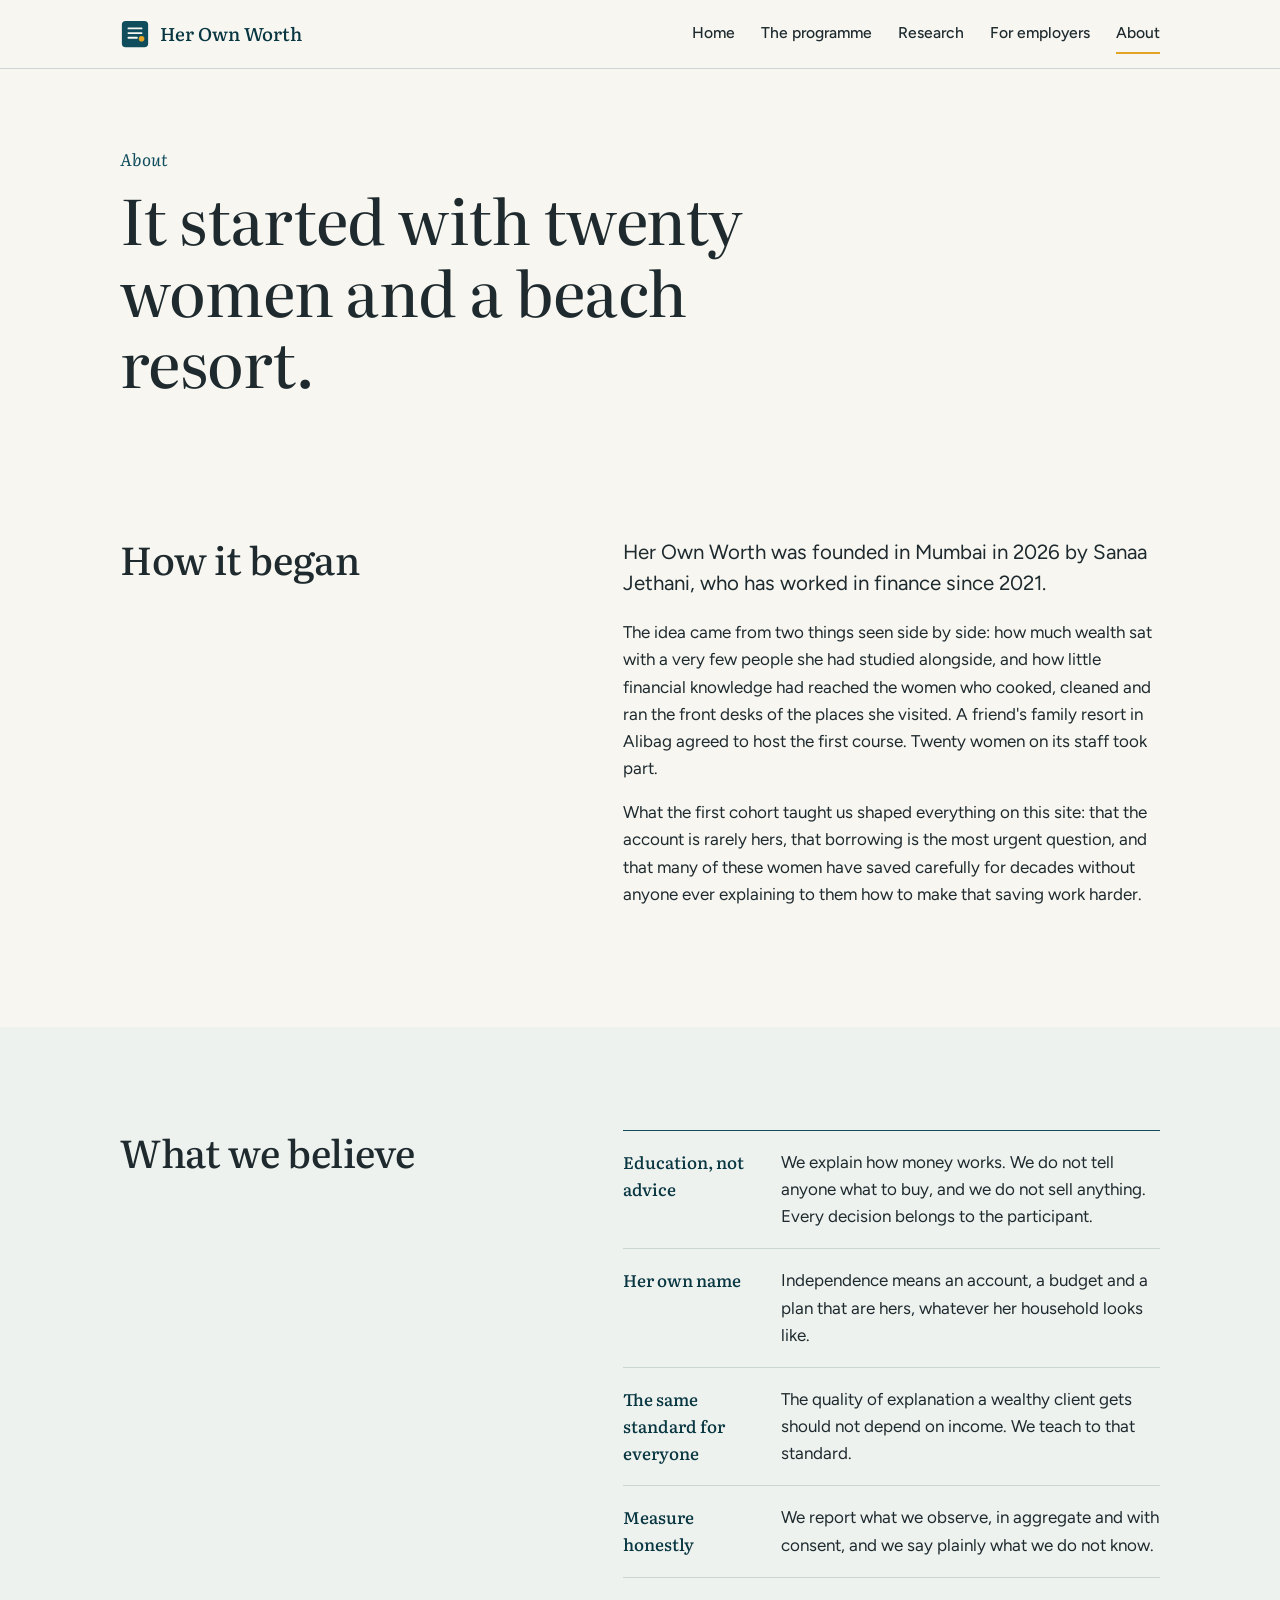
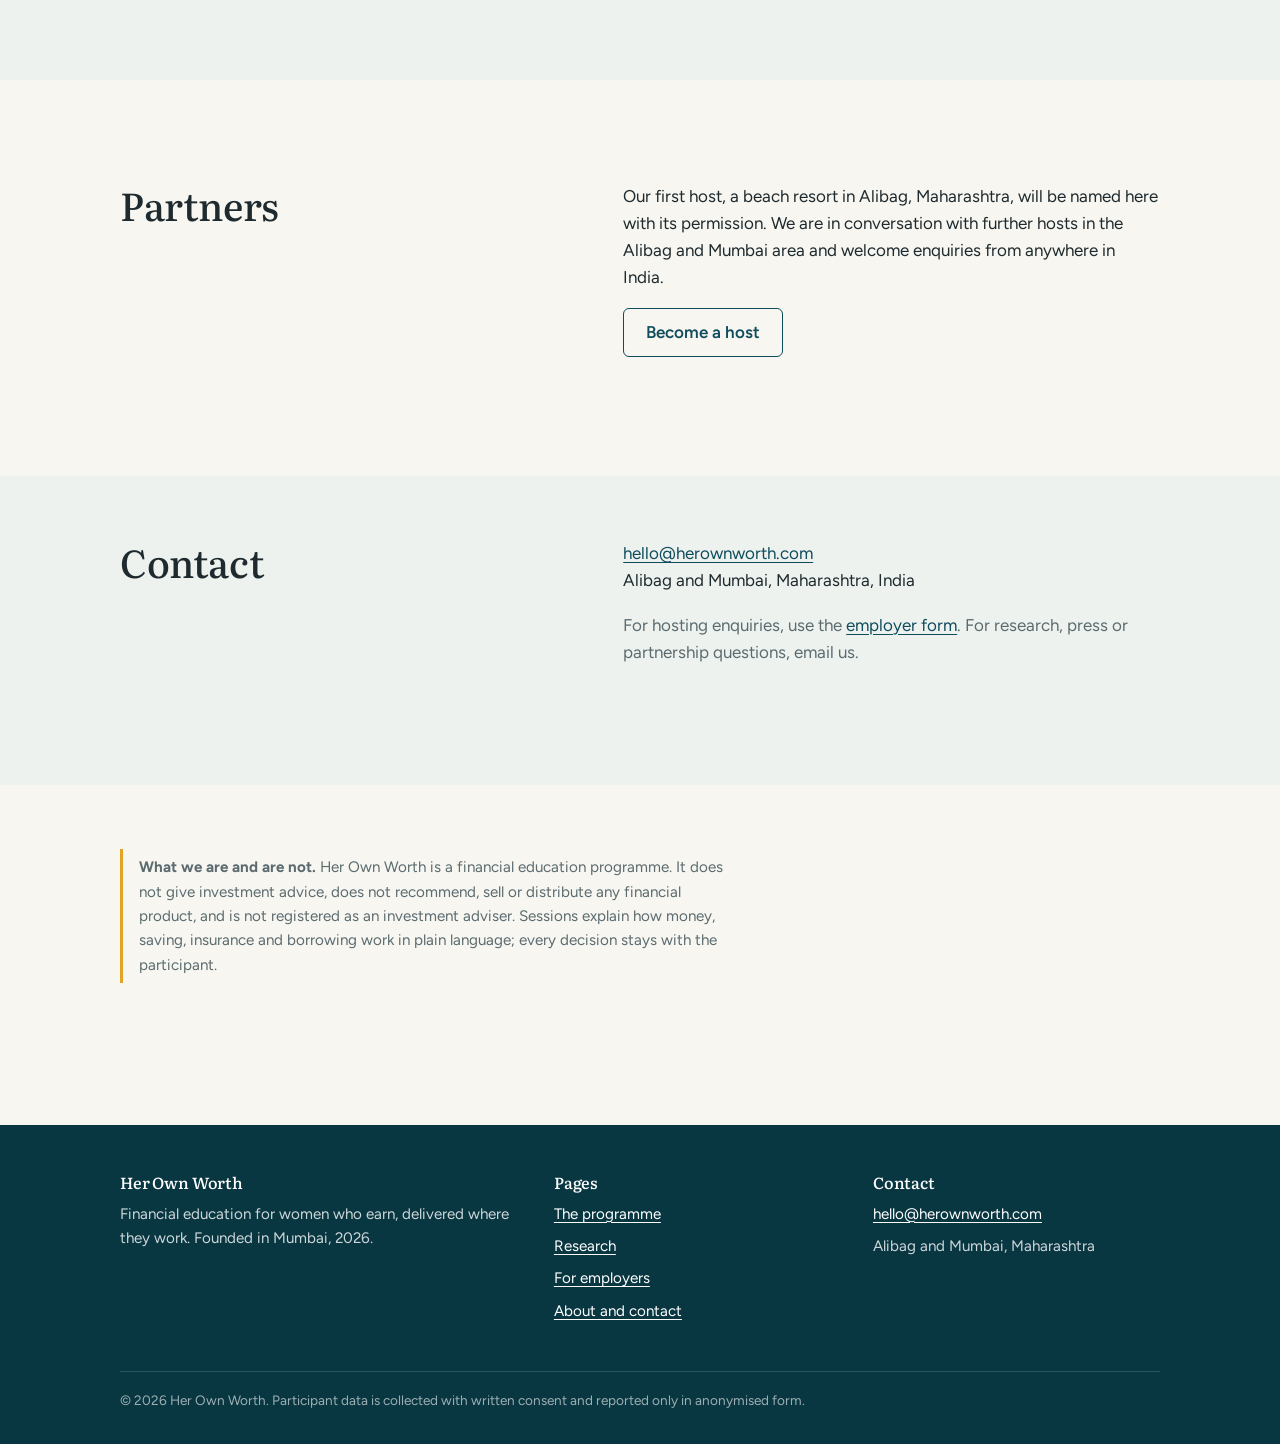
==== about.html @ 526307f5 "Her Own Worth site, first version Co-Authored-By: Claude Fable 5.1 <noreply@anthropic.com> Claude-Se" ====
<!doctype html>
<html lang="en">
<head>
<meta charset="utf-8">
<meta name="viewport" content="width=device-width, initial-scale=1">
<title>About | Her Own Worth</title>
<meta name="description" content="How Her Own Worth started, what it believes, and how to reach us.">
<link rel="icon" href="favicon.svg" type="image/svg+xml">
<link rel="preconnect" href="https://fonts.googleapis.com">
<link rel="preconnect" href="https://fonts.gstatic.com" crossorigin>
<link href="https://fonts.googleapis.com/css2?family=Figtree:wght@400;500;600;700&family=Literata:ital,opsz,wght@0,7..72,400;0,7..72,450;0,7..72,500;1,7..72,400&display=swap" rel="stylesheet">
<link rel="stylesheet" href="styles.css">
</head>
<body>
<header class="top">
  <div class="wrap">
    <a class="brand" href="index.html"><svg class="mark" viewBox="0 0 32 32" aria-hidden="true"><rect x="2" y="2" width="28" height="28" rx="4" fill="#0F4C5C"/><path d="M9 10h14M9 15h14M9 20h9" stroke="#F7F6F1" stroke-width="2" stroke-linecap="round"/><circle cx="23" cy="21" r="3" fill="#E3A325"/></svg>Her Own Worth</a>
    <button class="menu-btn" aria-expanded="false" aria-controls="nav" onclick="var n=document.getElementById('nav');n.classList.toggle('open');this.setAttribute('aria-expanded',n.classList.contains('open'))">Menu</button>
    <nav class="main" id="nav" aria-label="Main">
      <a href="index.html">Home</a>
      <a href="programme.html">The programme</a>
      <a href="research.html">Research</a>
      <a href="employers.html">For employers</a>
      <a href="about.html" aria-current="page">About</a>
    </nav>
  </div>
</header>
<main>

<section class="page-head">
  <div class="wrap">
    <p class="kicker">About</p>
    <h1>It started with twenty women and a beach resort.</h1>
  </div>
</section>

<section class="tight">
  <div class="wrap split">
    <div><h2>How it began</h2></div>
    <div>
      <p class="lead">Her Own Worth was founded in Mumbai in 2026 by Sanaa Jethani, who has worked in finance since 2021.</p>
      <p>The idea came from two things seen side by side: how much wealth sat with a very few people she had studied alongside, and how little financial knowledge had reached the women who cooked, cleaned and ran the front desks of the places she visited. A friend's family resort in Alibag agreed to host the first course. Twenty women on its staff took part.</p>
      <p>What the first cohort taught us shaped everything on this site: that the account is rarely hers, that borrowing is the most urgent question, and that many of these women have saved carefully for decades without anyone ever explaining to them how to make that saving work harder.</p>
    </div>
  </div>
</section>

<section class="tint">
  <div class="wrap split">
    <div><h2>What we believe</h2></div>
    <div>
      <ul class="rows">
        <li><b>Education, not advice</b><p>We explain how money works. We do not tell anyone what to buy, and we do not sell anything. Every decision belongs to the participant.</p></li>
        <li><b>Her own name</b><p>Independence means an account, a budget and a plan that are hers, whatever her household looks like.</p></li>
        <li><b>The same standard for everyone</b><p>The quality of explanation a wealthy client gets should not depend on income. We teach to that standard.</p></li>
        <li><b>Measure honestly</b><p>We report what we observe, in aggregate and with consent, and we say plainly what we do not know.</p></li>
      </ul>
    </div>
  </div>
</section>

<section>
  <div class="wrap split">
    <div><h2>Partners</h2></div>
    <div>
      <p>Our first host, a beach resort in Alibag, Maharashtra, will be named here with its permission. We are in conversation with further hosts in the Alibag and Mumbai area and welcome enquiries from anywhere in India.</p>
      <p><a class="btn ghost" href="employers.html">Become a host</a></p>
    </div>
  </div>
</section>

<section class="tint tight" id="contact">
  <div class="wrap split">
    <div><h2>Contact</h2></div>
    <div>
      <p><a href="mailto:hello@herownworth.com">hello@herownworth.com</a><br>Alibag and Mumbai, Maharashtra, India</p>
      <p class="muted">For hosting enquiries, use the <a href="employers.html#enquire">employer form</a>. For research, press or partnership questions, email us.</p>
    </div>
  </div>
</section>
<section class="tight" id="disclaimer">
  <div class="wrap">
    <div class="note">
      <strong>What we are and are not.</strong> Her Own Worth is a financial education programme. It does not give investment advice, does not recommend, sell or distribute any financial product, and is not registered as an investment adviser. Sessions explain how money, saving, insurance and borrowing work in plain language; every decision stays with the participant.
    </div>
  </div>
</section>

</main>
<footer>
  <div class="wrap">
    <div>
      <h4>Her Own Worth</h4>
      <p>Financial education for women who earn, delivered where they work. Founded in Mumbai, 2026.</p>
    </div>
    <div>
      <h4>Pages</h4>
      <ul>
        <li><a href="programme.html">The programme</a></li>
        <li><a href="research.html">Research</a></li>
        <li><a href="employers.html">For employers</a></li>
        <li><a href="about.html">About and contact</a></li>
      </ul>
    </div>
    <div>
      <h4>Contact</h4>
      <ul>
        <li><a href="mailto:hello@herownworth.com">hello@herownworth.com</a></li>
        <li>Alibag and Mumbai, Maharashtra</li>
      </ul>
    </div>
    <div class="legal">&copy; 2026 Her Own Worth. Participant data is collected with written consent and reported only in anonymised form.</div>
  </div>
</footer>
</body>
</html>
---- styles.css ----
:root{
  --ink:#0F4C5C;        /* sea-green ledger ink */
  --ink-deep:#083641;
  --paper:#F7F6F1;
  --paper-2:#EEF2EF;
  --rule:#C9D6D2;
  --text:#1E2A2E;
  --muted:#5B6B6F;
  --marigold:#E3A325;
  --marigold-deep:#B97E12;
  --white:#FFFFFF;
  --max:1120px;
  --gutter:clamp(16px,4vw,40px);
}
*{box-sizing:border-box}
html{scroll-behavior:smooth}
body{margin:0;background:var(--paper);color:var(--text);font-family:"Figtree",system-ui,-apple-system,"Segoe UI",sans-serif;font-size:17px;line-height:1.6;-webkit-font-smoothing:antialiased}
h1,h2,h3,h4,.serif{font-family:"Literata",Georgia,"Times New Roman",serif;font-weight:500;line-height:1.15;letter-spacing:-0.01em;margin:0 0 .5em}
h1{font-size:clamp(2.2rem,5.2vw,3.9rem);font-weight:450}
h2{font-size:clamp(1.65rem,3.2vw,2.4rem)}
h3{font-size:1.3rem}
p{margin:0 0 1em;max-width:62ch}
a{color:var(--ink);text-decoration-thickness:1px;text-underline-offset:3px}
a:hover{color:var(--ink-deep)}
:focus-visible{outline:3px solid var(--marigold);outline-offset:3px;border-radius:3px}
img,svg{max-width:100%;height:auto}
.wrap{max-width:var(--max);margin:0 auto;padding:0 var(--gutter)}
.muted{color:var(--muted)}
.small{font-size:.92rem}

/* header */
.top{position:sticky;top:0;z-index:20;background:rgba(247,246,241,.92);backdrop-filter:saturate(1.2) blur(8px);border-bottom:1px solid var(--rule)}
.top .wrap{display:flex;align-items:center;justify-content:space-between;height:68px;gap:16px}
.brand{display:flex;align-items:center;gap:10px;text-decoration:none;color:var(--ink-deep);font-family:"Literata",serif;font-size:1.15rem;font-weight:500}
.brand .mark{width:30px;height:30px}
nav.main{display:flex;gap:26px}
nav.main a{text-decoration:none;color:var(--text);font-weight:500;font-size:.98rem;padding:6px 0;border-bottom:2px solid transparent}
nav.main a[aria-current="page"]{border-bottom-color:var(--marigold)}
nav.main a:hover{color:var(--ink)}
.menu-btn{display:none;background:none;border:1px solid var(--rule);border-radius:6px;padding:8px 10px;font:inherit;color:var(--text)}
@media (max-width:760px){
  nav.main{display:none;position:absolute;left:0;right:0;top:68px;background:var(--paper);flex-direction:column;gap:0;border-bottom:1px solid var(--rule);padding:8px var(--gutter) 16px}
  nav.main.open{display:flex}
  nav.main a{padding:12px 0;border-bottom:1px solid var(--rule)}
  nav.main a[aria-current="page"]{border-bottom-color:var(--marigold)}
  .menu-btn{display:inline-block}
}

/* buttons */
.btn{display:inline-block;background:var(--ink);color:var(--white);text-decoration:none;padding:13px 22px;border-radius:6px;font-weight:600;border:1px solid var(--ink);line-height:1.2}
.btn:hover{background:var(--ink-deep);color:var(--white)}
.btn.ghost{background:transparent;color:var(--ink)}
.btn.ghost:hover{background:var(--paper-2)}
.btn.disabled{opacity:.55;pointer-events:none}

/* ledger rule motif */
.ledger-rule{height:1px;background:var(--rule);margin:0}
.ledger-rule.double{height:4px;background:linear-gradient(var(--rule),var(--rule)) top/100% 1px no-repeat,linear-gradient(var(--rule),var(--rule)) bottom/100% 1px no-repeat}

/* sections */
section{padding:clamp(56px,8vw,104px) 0}
section.tight{padding-top:clamp(36px,5vw,64px)}
.lead{font-size:clamp(1.12rem,1.6vw,1.3rem);line-height:1.5;color:var(--text);max-width:58ch}
.kicker{font-family:"Literata",serif;font-style:italic;color:var(--ink);font-size:1.05rem;margin:0 0 .6em}

/* hero */
.hero{padding:clamp(48px,7vw,96px) 0 clamp(40px,6vw,80px)}
.hero .wrap{display:grid;grid-template-columns:1.05fr .95fr;gap:clamp(28px,5vw,72px);align-items:center}
.hero h1{max-width:12ch}
.hero .actions{display:flex;gap:12px;flex-wrap:wrap;margin-top:22px}
.hero .fact{margin-top:30px;padding-top:18px;border-top:1px solid var(--rule);max-width:52ch;color:var(--muted);font-size:.95rem}
@media (max-width:860px){.hero .wrap{grid-template-columns:1fr}.hero h1{max-width:none}}

/* ledger illustration */
.ledger{background:var(--white);border:1px solid var(--rule);border-radius:8px;box-shadow:0 1px 0 var(--rule),0 18px 40px -24px rgba(15,76,92,.35);padding:22px 24px 18px;font-family:"Literata",serif;color:var(--ink-deep);max-width:460px;margin-left:auto}
.ledger .head{display:flex;justify-content:space-between;align-items:baseline;gap:14px;flex-wrap:wrap;border-bottom:2px solid var(--ink);padding-bottom:10px;margin-bottom:6px}
.ledger .head b{font-weight:500;font-size:1.05rem}
.ledger .head span{font-size:.8rem;color:var(--muted);font-family:"Figtree",sans-serif}
.ledger table{width:100%;border-collapse:collapse;font-size:.95rem}
.ledger th{font-weight:400;font-size:.78rem;color:var(--muted);text-align:left;padding:8px 0 6px;font-family:"Figtree",sans-serif;border-bottom:1px solid var(--rule)}
.ledger th:last-child,.ledger td:last-child,.ledger td.n{text-align:right;font-variant-numeric:tabular-nums}
.ledger td{padding:9px 0;border-bottom:1px solid var(--rule)}
.ledger tr.sum td{border-bottom:none;border-top:2px solid var(--ink);padding-top:12px;font-weight:500}
.ledger .stamp{display:inline-block;margin-top:14px;border:1.5px solid var(--marigold-deep);color:var(--marigold-deep);padding:3px 9px;border-radius:3px;font-size:.78rem;letter-spacing:.02em;transform:rotate(-2deg);font-family:"Figtree",sans-serif;font-weight:600}
.ledger tr.row{opacity:0;animation:ink .5s ease forwards}
.ledger tr.row:nth-child(1){animation-delay:.15s}.ledger tr.row:nth-child(2){animation-delay:.35s}.ledger tr.row:nth-child(3){animation-delay:.55s}.ledger tr.row:nth-child(4){animation-delay:.75s}.ledger tr.row:nth-child(5){animation-delay:.95s}.ledger tr.row:nth-child(6){animation-delay:1.15s}
.ledger tr.sum{opacity:0;animation:ink .6s ease 1.45s forwards}
@keyframes ink{to{opacity:1}}
@media (prefers-reduced-motion:reduce){.ledger tr.row,.ledger tr.sum{opacity:1;animation:none}}

/* grids */
.grid{display:grid;gap:clamp(20px,3vw,40px)}
.grid.two{grid-template-columns:1fr 1fr}
.grid.three{grid-template-columns:repeat(3,1fr)}
@media (max-width:860px){.grid.two,.grid.three{grid-template-columns:1fr}}
.split{display:grid;grid-template-columns:minmax(0,.9fr) minmax(0,1.1fr);gap:clamp(24px,5vw,72px);align-items:start}
@media (max-width:860px){.split{grid-template-columns:1fr}}

/* definition rows (ledger-like) */
.rows{border-top:1px solid var(--ink);margin:0;padding:0;list-style:none}
.rows li{display:grid;grid-template-columns:minmax(140px,.32fr) 1fr;gap:18px;padding:18px 0;border-bottom:1px solid var(--rule)}
.rows li b{font-family:"Literata",serif;font-weight:500;color:var(--ink-deep);font-size:1.05rem}
.rows li p{margin:0}
@media (max-width:560px){.rows li{grid-template-columns:1fr;gap:6px}}

/* curriculum sessions: a real sequence, so numbered */
.sessions{counter-reset:s;list-style:none;margin:0;padding:0;border-top:1px solid var(--ink)}
.sessions li{counter-increment:s;display:grid;grid-template-columns:64px 1fr;gap:10px 20px;padding:22px 0;border-bottom:1px solid var(--rule)}
.sessions li::before{content:counter(s);font-family:"Literata",serif;font-size:2rem;color:var(--marigold-deep);line-height:1;grid-row:span 2}
.sessions h3{margin:0 0 4px;font-size:1.15rem}
.sessions p{margin:0;color:var(--muted)}

/* tint panel */
.panel{background:var(--ink);color:var(--white);border-radius:10px;padding:clamp(28px,4vw,56px)}
.panel h2,.panel h3{color:var(--white)}
.panel p{color:rgba(255,255,255,.85)}
.panel a{color:var(--marigold)}
.panel .btn{background:var(--marigold);border-color:var(--marigold);color:var(--ink-deep)}
.panel .btn:hover{background:#F0B53A;border-color:#F0B53A}
.tint{background:var(--paper-2)}

/* testimonials */
.quotes{display:grid;grid-template-columns:repeat(3,1fr);gap:24px}
@media (max-width:860px){.quotes{grid-template-columns:1fr}}
.quote{background:var(--white);border:1px solid var(--rule);border-radius:8px;padding:24px 24px 20px;position:relative}
.quote blockquote{margin:0 0 14px;padding-right:48px;font-family:"Literata",serif;font-size:1.08rem;line-height:1.5;color:var(--ink-deep)}
.quote blockquote::before{content:"\201C";color:var(--marigold);font-size:2.2rem;line-height:0;vertical-align:-.35em;margin-right:4px}
.quote cite{font-style:normal;color:var(--muted);font-size:.92rem}
.sample{position:absolute;top:12px;right:12px;font-size:.7rem;font-weight:700;color:var(--marigold-deep);border:1px solid var(--marigold);padding:2px 7px;border-radius:3px;background:#FFF7E4}

/* research cards */
.paper{background:var(--white);border:1px solid var(--rule);border-radius:8px;padding:clamp(22px,3vw,36px);margin-bottom:22px}
.paper .status{display:inline-block;font-size:.8rem;font-weight:600;padding:3px 9px;border-radius:3px;background:var(--paper-2);color:var(--ink);margin-bottom:12px}
.paper .status.soon{background:#FFF7E4;color:var(--marigold-deep)}
.paper h3{font-size:1.45rem;max-width:30ch}
.paper .meta{color:var(--muted);font-size:.92rem;margin-bottom:14px}
.paper details{margin-top:8px}
.paper summary{cursor:pointer;color:var(--ink);font-weight:600;list-style:none;display:inline-flex;align-items:center;gap:8px}
.paper summary::-webkit-details-marker{display:none}
.paper summary::before{content:"+";display:inline-grid;place-items:center;width:20px;height:20px;border:1px solid var(--ink);border-radius:50%;font-size:.9rem}
.paper details[open] summary::before{content:"\2013"}
.paper details p{margin-top:12px;max-width:70ch}
.paper .actions{margin-top:16px;display:flex;gap:10px;flex-wrap:wrap}

/* stats in plain words */
.facts{display:grid;grid-template-columns:repeat(3,1fr);gap:20px;border-top:1px solid var(--ink);border-bottom:1px solid var(--ink);padding:26px 0}
@media (max-width:760px){.facts{grid-template-columns:1fr;gap:14px}}
.facts div{font-family:"Literata",serif;font-size:1.15rem;color:var(--ink-deep);line-height:1.35}
.facts div span{display:block;font-family:"Figtree",sans-serif;color:var(--muted);font-size:.9rem;margin-top:4px}

/* page header */
.page-head{padding:clamp(44px,6vw,80px) 0 clamp(24px,4vw,44px)}
.page-head h1{max-width:18ch}

/* footer */
footer{background:var(--ink-deep);color:rgba(255,255,255,.8);padding:48px 0 32px;margin-top:40px;font-size:.95rem}
footer .wrap{display:grid;grid-template-columns:1.4fr 1fr 1fr;gap:32px}
@media (max-width:760px){footer .wrap{grid-template-columns:1fr}}
footer h4{color:var(--white);margin:0 0 10px;font-size:1rem}
footer a{color:var(--white)}
footer ul{list-style:none;margin:0;padding:0}
footer li{margin-bottom:8px}
footer .legal{grid-column:1/-1;border-top:1px solid rgba(255,255,255,.15);padding-top:18px;margin-top:8px;font-size:.85rem;color:rgba(255,255,255,.6)}

/* form */
form .field{margin-bottom:16px}
form label{display:block;font-weight:600;margin-bottom:6px}
form input,form textarea,form select{width:100%;padding:12px;border:1px solid var(--rule);border-radius:6px;font:inherit;background:var(--white);color:var(--text)}
form textarea{min-height:130px}
.note{border-left:3px solid var(--marigold);padding:6px 0 6px 16px;color:var(--muted);font-size:.95rem;max-width:62ch}
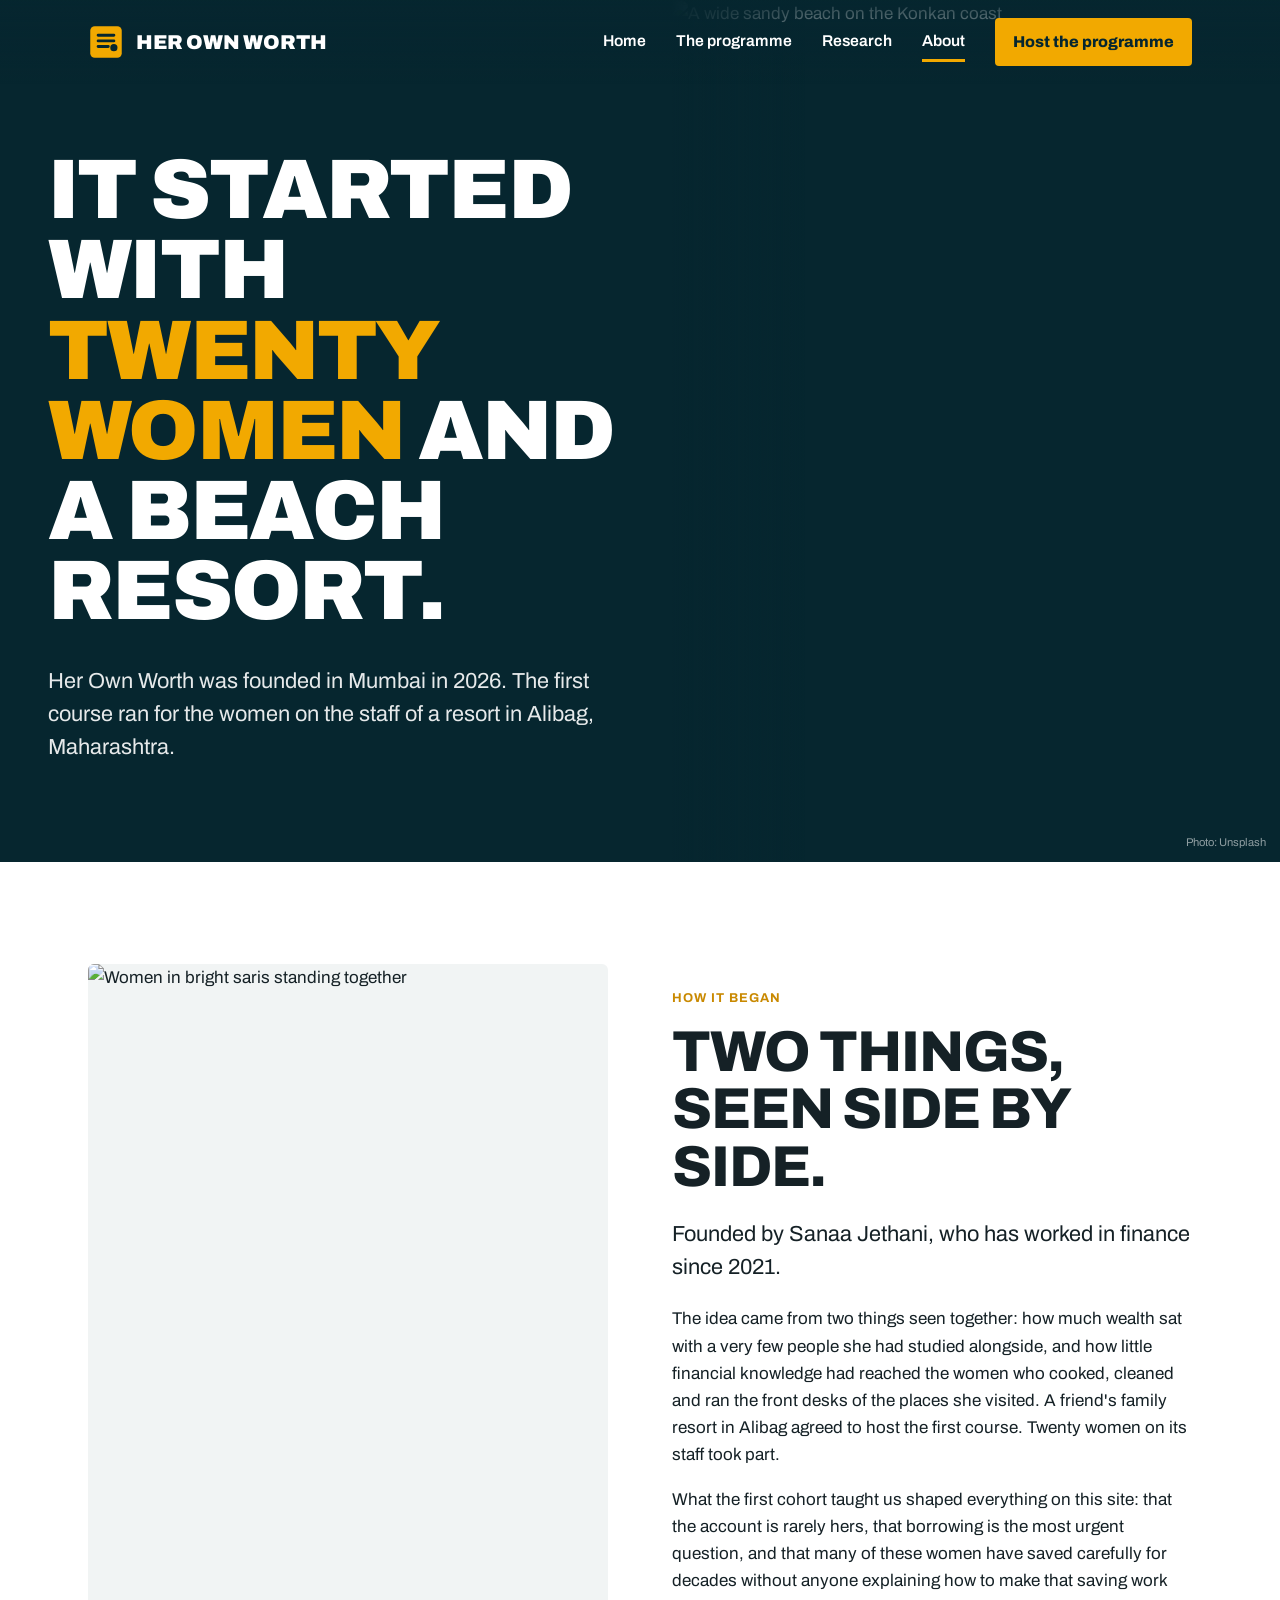
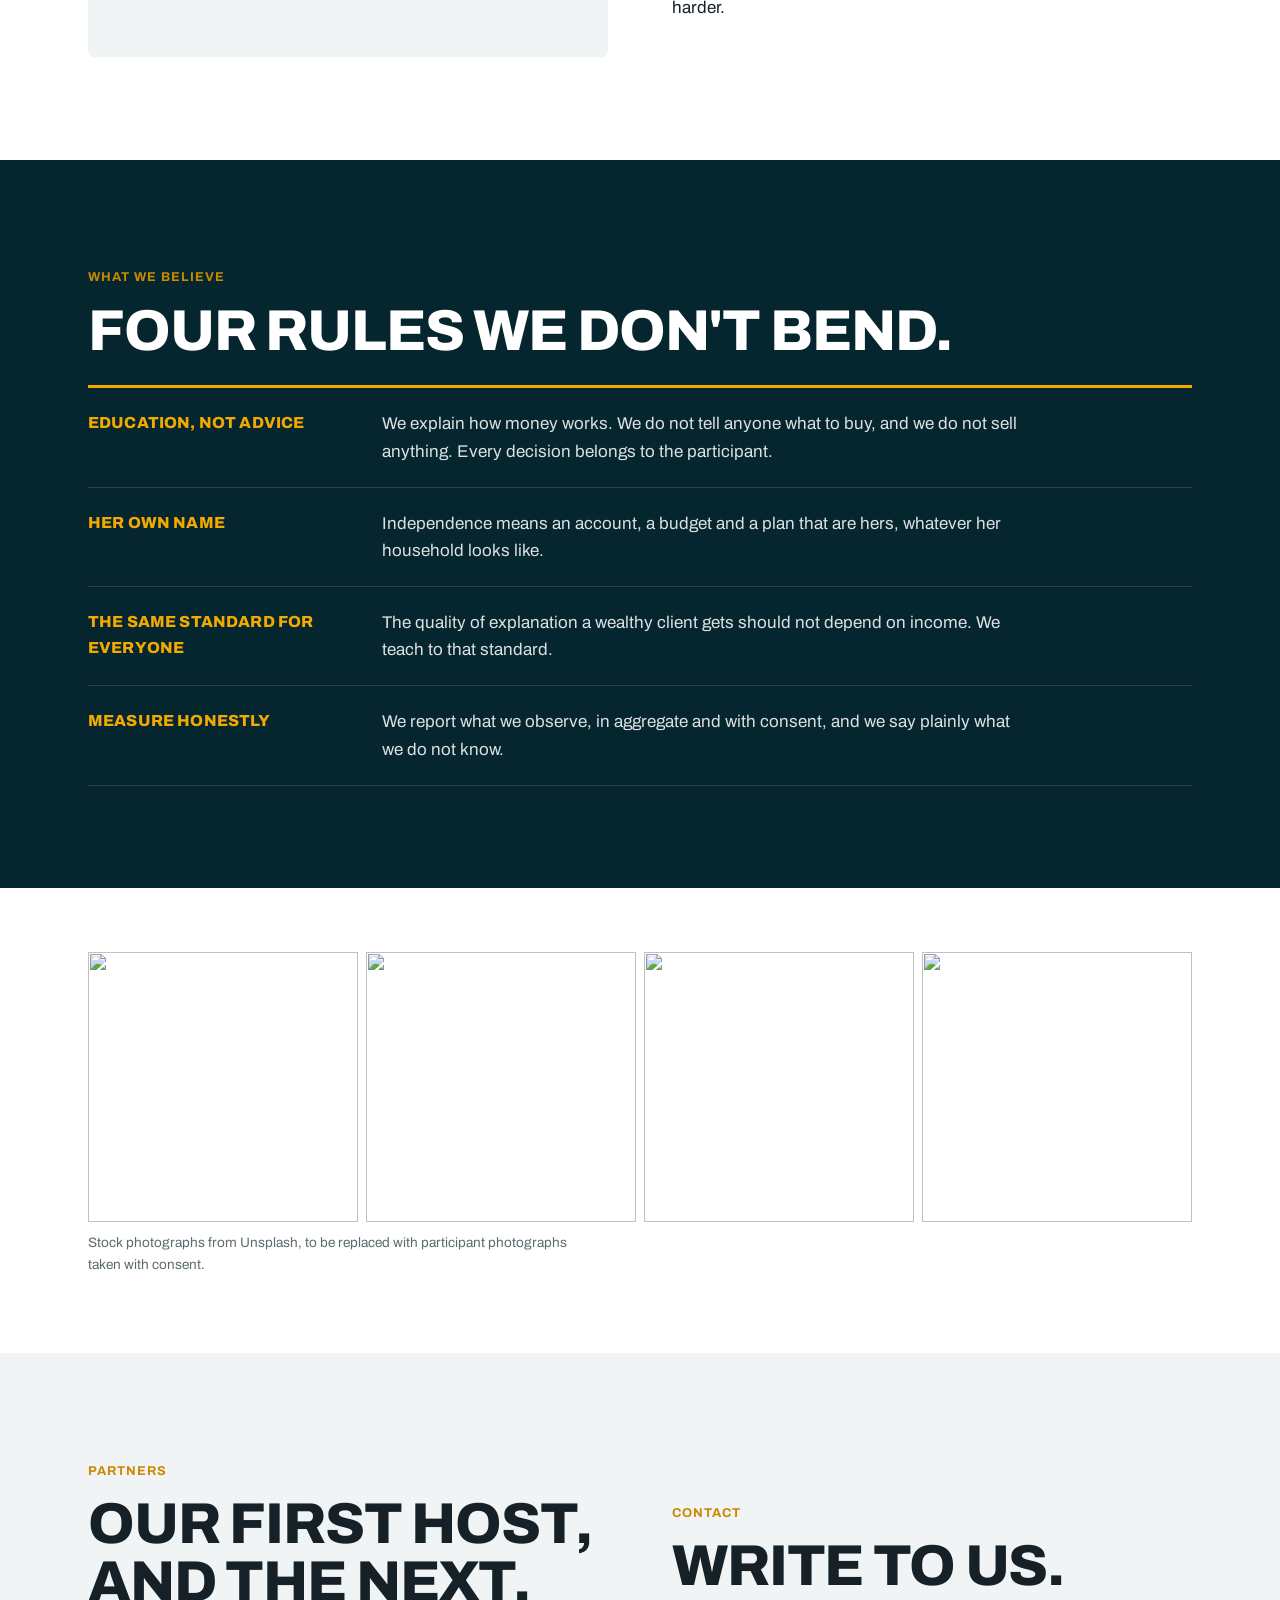
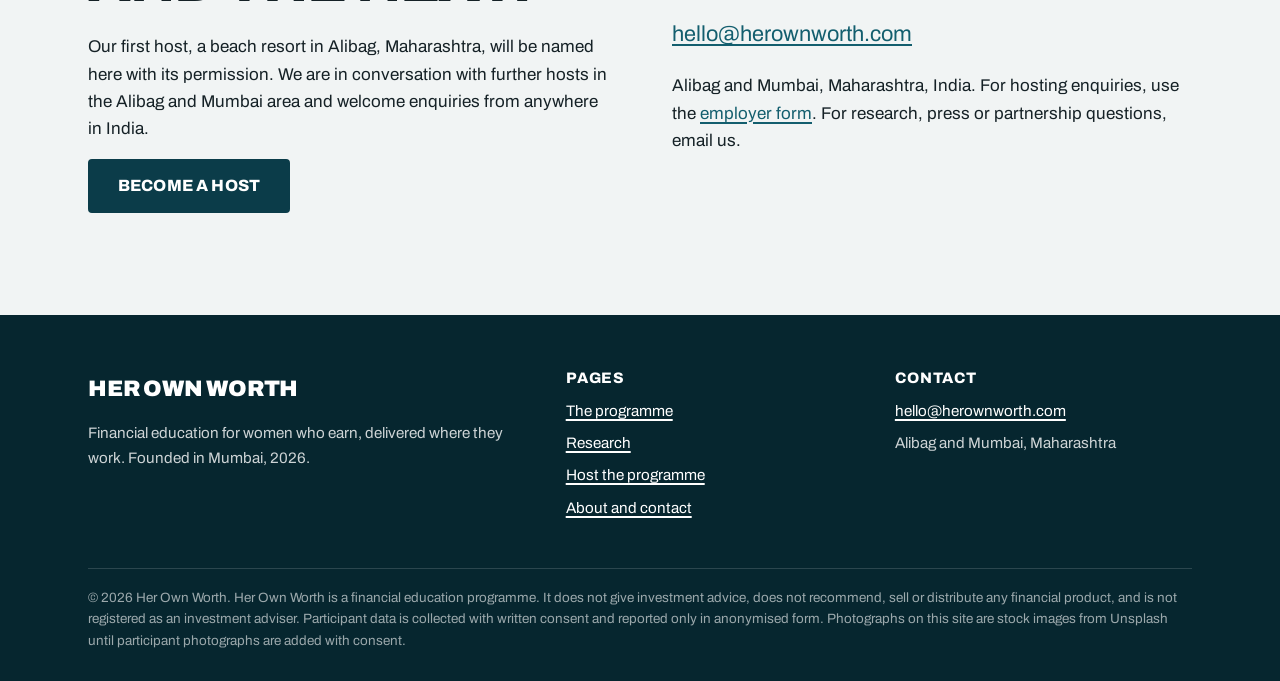
==== commit 17910728: "Redesign: full-bleed photography, bold uppercase headlines, stat counters Co-Authored-By: Claude Fab" ====
--- a/about.html
+++ b/about.html
@@ -8,80 +8,86 @@
 <link rel="icon" href="favicon.svg" type="image/svg+xml">
 <link rel="preconnect" href="https://fonts.googleapis.com">
 <link rel="preconnect" href="https://fonts.gstatic.com" crossorigin>
-<link href="https://fonts.googleapis.com/css2?family=Figtree:wght@400;500;600;700&family=Literata:ital,opsz,wght@0,7..72,400;0,7..72,450;0,7..72,500;1,7..72,400&display=swap" rel="stylesheet">
+<link rel="preconnect" href="https://images.unsplash.com">
+<link href="https://fonts.googleapis.com/css2?family=Archivo:wght@400;500;600;700;800;900&display=swap" rel="stylesheet">
 <link rel="stylesheet" href="styles.css">
 </head>
 <body>
 <header class="top">
   <div class="wrap">
-    <a class="brand" href="index.html"><svg class="mark" viewBox="0 0 32 32" aria-hidden="true"><rect x="2" y="2" width="28" height="28" rx="4" fill="#0F4C5C"/><path d="M9 10h14M9 15h14M9 20h9" stroke="#F7F6F1" stroke-width="2" stroke-linecap="round"/><circle cx="23" cy="21" r="3" fill="#E3A325"/></svg>Her Own Worth</a>
+    <a class="brand" href="index.html"><svg class="mark" viewBox="0 0 32 32" aria-hidden="true"><rect x="2" y="2" width="28" height="28" rx="4" fill="#F2A900"/><path d="M9 10h14M9 15h14M9 20h9" stroke="#06262F" stroke-width="2.6" stroke-linecap="round"/><circle cx="23" cy="21" r="3.2" fill="#06262F"/></svg>Her Own Worth</a>
     <button class="menu-btn" aria-expanded="false" aria-controls="nav" onclick="var n=document.getElementById('nav');n.classList.toggle('open');this.setAttribute('aria-expanded',n.classList.contains('open'))">Menu</button>
     <nav class="main" id="nav" aria-label="Main">
       <a href="index.html">Home</a>
       <a href="programme.html">The programme</a>
       <a href="research.html">Research</a>
-      <a href="employers.html">For employers</a>
       <a href="about.html" aria-current="page">About</a>
+      <a class="cta" href="employers.html">Host the programme</a>
     </nav>
   </div>
 </header>
 <main>
 
-<section class="page-head">
+<section class="hero short">
+  <div class="text"><div>
+    <h1 class="reveal">It started with <em>twenty women</em> and a beach resort.</h1>
+    <p class="lead reveal d1">Her Own Worth was founded in Mumbai in 2026. The first course ran for the women on the staff of a resort in Alibag, Maharashtra.</p>
+    
+  </div></div>
+  <div class="pic"><img src="https://images.unsplash.com/photo-1794247071981-024c69666617?auto=format&fit=crop&q=75&w=1600" alt="A wide sandy beach on the Konkan coast" fetchpriority="high" style="--pos:50% 30%"><span class="credit">Photo: Unsplash</span></div>
+</section>
+
+<section>
+  <div class="wrap split">
+    <div class="photo tall"><img src="https://images.unsplash.com/photo-1587538018365-2a1f8b544c08?auto=format&fit=crop&q=75&w=1000" alt="Women in bright saris standing together" loading="lazy"></div>
+    <div>
+      <span class="eyebrow">How it began</span>
+      <h2>Two things, seen side by side.</h2>
+      <p class="lead">Founded by Sanaa Jethani, who has worked in finance since 2021.</p>
+      <p>The idea came from two things seen together: how much wealth sat with a very few people she had studied alongside, and how little financial knowledge had reached the women who cooked, cleaned and ran the front desks of the places she visited. A friend's family resort in Alibag agreed to host the first course. Twenty women on its staff took part.</p>
+      <p>What the first cohort taught us shaped everything on this site: that the account is rarely hers, that borrowing is the most urgent question, and that many of these women have saved carefully for decades without anyone explaining how to make that saving work harder.</p>
+    </div>
+  </div>
+</section>
+
+<section class="dark">
   <div class="wrap">
-    <p class="kicker">About</p>
-    <h1>It started with twenty women and a beach resort.</h1>
+    <span class="eyebrow">What we believe</span>
+    <h2>Four rules we don't bend.</h2>
+    <ul class="rows" style="margin-top:26px">
+      <li><b>Education, not advice</b><p>We explain how money works. We do not tell anyone what to buy, and we do not sell anything. Every decision belongs to the participant.</p></li>
+      <li><b>Her own name</b><p>Independence means an account, a budget and a plan that are hers, whatever her household looks like.</p></li>
+      <li><b>The same standard for everyone</b><p>The quality of explanation a wealthy client gets should not depend on income. We teach to that standard.</p></li>
+      <li><b>Measure honestly</b><p>We report what we observe, in aggregate and with consent, and we say plainly what we do not know.</p></li>
+    </ul>
   </div>
 </section>
 
 <section class="tight">
-  <div class="wrap split">
-    <div><h2>How it began</h2></div>
-    <div>
-      <p class="lead">Her Own Worth was founded in Mumbai in 2026 by Sanaa Jethani, who has worked in finance since 2021.</p>
-      <p>The idea came from two things seen side by side: how much wealth sat with a very few people she had studied alongside, and how little financial knowledge had reached the women who cooked, cleaned and ran the front desks of the places she visited. A friend's family resort in Alibag agreed to host the first course. Twenty women on its staff took part.</p>
-      <p>What the first cohort taught us shaped everything on this site: that the account is rarely hers, that borrowing is the most urgent question, and that many of these women have saved carefully for decades without anyone ever explaining to them how to make that saving work harder.</p>
+  <div class="wrap">
+    <div class="strip">
+      <div><img src="https://images.unsplash.com/photo-1463335361701-e90f4c5045d0?auto=format&fit=crop&q=75&w=700" alt="" loading="lazy"></div>
+      <div><img src="https://images.unsplash.com/photo-1707721690544-781fe6ede937?auto=format&fit=crop&q=75&w=700" alt="" loading="lazy"></div>
+      <div><img src="https://images.unsplash.com/photo-1622182605529-ee049ded8c82?auto=format&fit=crop&q=75&w=700" alt="" loading="lazy"></div>
+      <div><img src="https://images.unsplash.com/photo-1688013566793-849ce35316e6?auto=format&fit=crop&q=75&w=700" alt="" loading="lazy"></div>
     </div>
+    <p class="muted" style="font-size:.85rem;margin-top:10px">Stock photographs from Unsplash, to be replaced with participant photographs taken with consent.</p>
   </div>
 </section>
 
-<section class="tint">
+<section class="mist">
   <div class="wrap split">
-    <div><h2>What we believe</h2></div>
     <div>
-      <ul class="rows">
-        <li><b>Education, not advice</b><p>We explain how money works. We do not tell anyone what to buy, and we do not sell anything. Every decision belongs to the participant.</p></li>
-        <li><b>Her own name</b><p>Independence means an account, a budget and a plan that are hers, whatever her household looks like.</p></li>
-        <li><b>The same standard for everyone</b><p>The quality of explanation a wealthy client gets should not depend on income. We teach to that standard.</p></li>
-        <li><b>Measure honestly</b><p>We report what we observe, in aggregate and with consent, and we say plainly what we do not know.</p></li>
-      </ul>
+      <span class="eyebrow">Partners</span>
+      <h2>Our first host, and the next.</h2>
+      <p>Our first host, a beach resort in Alibag, Maharashtra, will be named here with its permission. We are in conversation with further hosts in the Alibag and Mumbai area and welcome enquiries from anywhere in India.</p>
+      <a class="btn teal" href="employers.html">Become a host</a>
     </div>
-  </div>
-</section>
-
-<section>
-  <div class="wrap split">
-    <div><h2>Partners</h2></div>
-    <div>
-      <p>Our first host, a beach resort in Alibag, Maharashtra, will be named here with its permission. We are in conversation with further hosts in the Alibag and Mumbai area and welcome enquiries from anywhere in India.</p>
-      <p><a class="btn ghost" href="employers.html">Become a host</a></p>
-    </div>
-  </div>
-</section>
-
-<section class="tint tight" id="contact">
-  <div class="wrap split">
-    <div><h2>Contact</h2></div>
-    <div>
-      <p><a href="mailto:hello@herownworth.com">hello@herownworth.com</a><br>Alibag and Mumbai, Maharashtra, India</p>
-      <p class="muted">For hosting enquiries, use the <a href="employers.html#enquire">employer form</a>. For research, press or partnership questions, email us.</p>
-    </div>
-  </div>
-</section>
-<section class="tight" id="disclaimer">
-  <div class="wrap">
-    <div class="note">
-      <strong>What we are and are not.</strong> Her Own Worth is a financial education programme. It does not give investment advice, does not recommend, sell or distribute any financial product, and is not registered as an investment adviser. Sessions explain how money, saving, insurance and borrowing work in plain language; every decision stays with the participant.
+    <div id="contact">
+      <span class="eyebrow">Contact</span>
+      <h2>Write to us.</h2>
+      <p class="lead"><a href="mailto:hello@herownworth.com">hello@herownworth.com</a></p>
+      <p>Alibag and Mumbai, Maharashtra, India. For hosting enquiries, use the <a href="employers.html#enquire">employer form</a>. For research, press or partnership questions, email us.</p>
     </div>
   </div>
 </section>
@@ -90,27 +96,45 @@
 <footer>
   <div class="wrap">
     <div>
-      <h4>Her Own Worth</h4>
+      <div class="brand">Her Own Worth</div>
       <p>Financial education for women who earn, delivered where they work. Founded in Mumbai, 2026.</p>
     </div>
     <div>
-      <h4>Pages</h4>
+      <h4>PAGES</h4>
       <ul>
         <li><a href="programme.html">The programme</a></li>
         <li><a href="research.html">Research</a></li>
-        <li><a href="employers.html">For employers</a></li>
+        <li><a href="employers.html">Host the programme</a></li>
         <li><a href="about.html">About and contact</a></li>
       </ul>
     </div>
     <div>
-      <h4>Contact</h4>
+      <h4>CONTACT</h4>
       <ul>
         <li><a href="mailto:hello@herownworth.com">hello@herownworth.com</a></li>
         <li>Alibag and Mumbai, Maharashtra</li>
       </ul>
     </div>
-    <div class="legal">&copy; 2026 Her Own Worth. Participant data is collected with written consent and reported only in anonymised form.</div>
+    <div class="legal">&copy; 2026 Her Own Worth. Her Own Worth is a financial education programme. It does not give investment advice, does not recommend, sell or distribute any financial product, and is not registered as an investment adviser. Participant data is collected with written consent and reported only in anonymised form. Photographs on this site are stock images from Unsplash until participant photographs are added with consent.</div>
   </div>
 </footer>
+<script>
+(function(){
+  var els=document.querySelectorAll('[data-count]');
+  if(!('IntersectionObserver' in window)||!els.length) return;
+  var reduce=window.matchMedia('(prefers-reduced-motion: reduce)').matches;
+  var io=new IntersectionObserver(function(entries){
+    entries.forEach(function(e){
+      if(!e.isIntersecting) return; io.unobserve(e.target);
+      var el=e.target, end=parseInt(el.getAttribute('data-count'),10), pre=el.getAttribute('data-prefix')||'', suf=el.getAttribute('data-suffix')||'';
+      if(reduce){ el.textContent=pre+end+suf; return; }
+      var t0=null, dur=1400;
+      function step(ts){ if(!t0) t0=ts; var p=Math.min(1,(ts-t0)/dur); p=1-Math.pow(1-p,3); el.textContent=pre+Math.round(end*p)+suf; if(p<1) requestAnimationFrame(step); }
+      requestAnimationFrame(step);
+    });
+  },{threshold:.4});
+  els.forEach(function(el){ el.textContent=(el.getAttribute('data-prefix')||'')+'0'+(el.getAttribute('data-suffix')||''); io.observe(el); });
+})();
+</script>
 </body>
 </html>
--- a/styles.css
+++ b/styles.css
@@ -1,170 +1,204 @@
 :root{
-  --ink:#0F4C5C;        /* sea-green ledger ink */
-  --ink-deep:#083641;
-  --paper:#F7F6F1;
-  --paper-2:#EEF2EF;
-  --rule:#C9D6D2;
-  --text:#1E2A2E;
-  --muted:#5B6B6F;
-  --marigold:#E3A325;
-  --marigold-deep:#B97E12;
-  --white:#FFFFFF;
-  --max:1120px;
-  --gutter:clamp(16px,4vw,40px);
+  --teal:#0B3C49;
+  --teal-deep:#06262F;
+  --teal-mid:#135E6E;
+  --gold:#F2A900;
+  --gold-deep:#C98900;
+  --paper:#FFFFFF;
+  --mist:#F1F4F4;
+  --ink:#152126;
+  --muted:#5C6B70;
+  --rule:#D9E0E1;
+  --max:1200px;
+  --gutter:clamp(18px,4vw,48px);
 }
 *{box-sizing:border-box}
 html{scroll-behavior:smooth}
-body{margin:0;background:var(--paper);color:var(--text);font-family:"Figtree",system-ui,-apple-system,"Segoe UI",sans-serif;font-size:17px;line-height:1.6;-webkit-font-smoothing:antialiased}
-h1,h2,h3,h4,.serif{font-family:"Literata",Georgia,"Times New Roman",serif;font-weight:500;line-height:1.15;letter-spacing:-0.01em;margin:0 0 .5em}
-h1{font-size:clamp(2.2rem,5.2vw,3.9rem);font-weight:450}
-h2{font-size:clamp(1.65rem,3.2vw,2.4rem)}
-h3{font-size:1.3rem}
-p{margin:0 0 1em;max-width:62ch}
-a{color:var(--ink);text-decoration-thickness:1px;text-underline-offset:3px}
-a:hover{color:var(--ink-deep)}
-:focus-visible{outline:3px solid var(--marigold);outline-offset:3px;border-radius:3px}
-img,svg{max-width:100%;height:auto}
+body{margin:0;background:var(--paper);color:var(--ink);font-family:"Archivo",system-ui,-apple-system,"Segoe UI",sans-serif;font-size:17px;line-height:1.6;-webkit-font-smoothing:antialiased}
+h1,h2,h3,h4{font-family:"Archivo",sans-serif;font-weight:800;line-height:1;letter-spacing:-0.02em;margin:0 0 .4em;text-transform:uppercase}
+h1{font-size:clamp(2.6rem,6.6vw,5.6rem);font-weight:900;line-height:.95}
+h2{font-size:clamp(2rem,4.6vw,3.6rem)}
+h3{font-size:clamp(1.2rem,2vw,1.5rem);line-height:1.1}
+p{margin:0 0 1em;max-width:64ch}
+a{color:var(--teal-mid);text-decoration-thickness:1.5px;text-underline-offset:3px}
+:focus-visible{outline:3px solid var(--gold);outline-offset:3px}
+img{max-width:100%;height:auto;display:block}
 .wrap{max-width:var(--max);margin:0 auto;padding:0 var(--gutter)}
 .muted{color:var(--muted)}
-.small{font-size:.92rem}
+.lead{font-size:clamp(1.15rem,1.7vw,1.4rem);line-height:1.5;max-width:56ch}
+.eyebrow{display:inline-block;font-weight:700;letter-spacing:.08em;text-transform:uppercase;font-size:.8rem;color:var(--gold-deep);margin-bottom:14px}
+.on-dark .eyebrow{color:var(--gold)}
 
 /* header */
-.top{position:sticky;top:0;z-index:20;background:rgba(247,246,241,.92);backdrop-filter:saturate(1.2) blur(8px);border-bottom:1px solid var(--rule)}
-.top .wrap{display:flex;align-items:center;justify-content:space-between;height:68px;gap:16px}
-.brand{display:flex;align-items:center;gap:10px;text-decoration:none;color:var(--ink-deep);font-family:"Literata",serif;font-size:1.15rem;font-weight:500}
-.brand .mark{width:30px;height:30px}
-nav.main{display:flex;gap:26px}
-nav.main a{text-decoration:none;color:var(--text);font-weight:500;font-size:.98rem;padding:6px 0;border-bottom:2px solid transparent}
-nav.main a[aria-current="page"]{border-bottom-color:var(--marigold)}
-nav.main a:hover{color:var(--ink)}
-.menu-btn{display:none;background:none;border:1px solid var(--rule);border-radius:6px;padding:8px 10px;font:inherit;color:var(--text)}
-@media (max-width:760px){
-  nav.main{display:none;position:absolute;left:0;right:0;top:68px;background:var(--paper);flex-direction:column;gap:0;border-bottom:1px solid var(--rule);padding:8px var(--gutter) 16px}
+.top{position:absolute;top:0;left:0;right:0;z-index:30;background:linear-gradient(rgba(6,38,47,.9),rgba(6,38,47,0))}
+.top .wrap{display:flex;align-items:center;justify-content:space-between;height:84px;gap:16px}
+.brand{display:flex;align-items:center;gap:12px;text-decoration:none;color:#fff;font-weight:900;font-size:1.25rem;letter-spacing:-.01em;text-transform:uppercase}
+.brand .mark{width:36px;height:36px;flex:none}
+nav.main{display:flex;gap:30px;align-items:center}
+nav.main a{text-decoration:none;color:#fff;font-weight:600;font-size:.98rem;padding:6px 0;border-bottom:3px solid transparent}
+nav.main a[aria-current="page"]{border-bottom-color:var(--gold)}
+nav.main a.cta{background:var(--gold);color:var(--teal-deep);padding:11px 18px;border-radius:4px;border:0;font-weight:800}
+nav.main a.cta:hover{background:#FFBB1F}
+.menu-btn{display:none;background:rgba(255,255,255,.12);border:1px solid rgba(255,255,255,.4);border-radius:4px;padding:9px 12px;font:inherit;font-weight:700;color:#fff}
+@media (max-width:860px){
+  nav.main{display:none;position:absolute;left:0;right:0;top:84px;background:var(--teal-deep);flex-direction:column;align-items:stretch;gap:0;padding:8px var(--gutter) 18px}
   nav.main.open{display:flex}
-  nav.main a{padding:12px 0;border-bottom:1px solid var(--rule)}
-  nav.main a[aria-current="page"]{border-bottom-color:var(--marigold)}
+  nav.main a{padding:14px 0;border-bottom:1px solid rgba(255,255,255,.12)}
+  nav.main a[aria-current="page"]{border-bottom-color:var(--gold)}
+  nav.main a.cta{margin-top:12px;text-align:center}
   .menu-btn{display:inline-block}
 }
 
 /* buttons */
-.btn{display:inline-block;background:var(--ink);color:var(--white);text-decoration:none;padding:13px 22px;border-radius:6px;font-weight:600;border:1px solid var(--ink);line-height:1.2}
-.btn:hover{background:var(--ink-deep);color:var(--white)}
-.btn.ghost{background:transparent;color:var(--ink)}
-.btn.ghost:hover{background:var(--paper-2)}
-.btn.disabled{opacity:.55;pointer-events:none}
-
-/* ledger rule motif */
-.ledger-rule{height:1px;background:var(--rule);margin:0}
-.ledger-rule.double{height:4px;background:linear-gradient(var(--rule),var(--rule)) top/100% 1px no-repeat,linear-gradient(var(--rule),var(--rule)) bottom/100% 1px no-repeat}
+.btn{display:inline-block;background:var(--gold);color:var(--teal-deep);text-decoration:none;padding:16px 28px;border-radius:4px;font-weight:800;font-size:1.02rem;letter-spacing:.01em;text-transform:uppercase;border:2px solid var(--gold);line-height:1.1}
+.btn:hover{background:#FFBB1F;border-color:#FFBB1F;color:var(--teal-deep)}
+.btn.outline{background:transparent;color:#fff;border-color:#fff}
+.btn.outline:hover{background:#fff;color:var(--teal-deep)}
+.btn.teal{background:var(--teal);border-color:var(--teal);color:#fff}
+.btn.teal:hover{background:var(--teal-mid);border-color:var(--teal-mid)}
+.btn.disabled{opacity:.5;pointer-events:none}
+
+/* hero: split */
+section.hero{padding:0}
+.hero{position:relative;display:grid;grid-template-columns:minmax(0,1.05fr) minmax(0,.95fr);min-height:max(92vh,760px);color:#fff;background:var(--teal-deep)}
+.hero.short{min-height:min(70vh,640px)}
+.hero .text{display:flex;align-items:flex-end;padding:150px var(--gutter) clamp(48px,6vw,80px) var(--gutter)}
+.hero .text > div{max-width:620px;margin-left:auto;width:100%}
+.hero .pic{position:relative;overflow:hidden;min-height:420px}
+.hero .pic img{position:absolute;inset:0;width:100%;height:100%;object-fit:cover;object-position:var(--pos,50% 30%)}
+.hero .pic::after{content:"";position:absolute;inset:0;background:linear-gradient(90deg,var(--teal-deep) 0%,rgba(6,38,47,0) 22%)}
+.hero h1{max-width:12ch}
+.hero h1 em{font-style:normal;color:var(--gold)}
+.hero .lead{color:rgba(255,255,255,.9);max-width:50ch;margin-top:8px}
+.hero .actions{display:flex;gap:14px;flex-wrap:wrap;margin-top:26px}
+.hero .credit{position:absolute;right:14px;bottom:10px;font-size:.7rem;color:rgba(255,255,255,.55)}
+@media (max-width:900px){
+  .hero{grid-template-columns:1fr;grid-template-rows:auto auto;min-height:0}
+  .hero .pic{order:-1;min-height:58vh;margin-top:84px}
+  .hero .pic::after{background:linear-gradient(180deg,rgba(6,38,47,0) 70%,var(--teal-deep) 100%)}
+  .hero .text{padding-top:28px}
+  .hero .text > div{margin-left:0}
+}
+.reveal{opacity:0;transform:translateY(18px);animation:up .7s cubic-bezier(.2,.7,.2,1) forwards}
+.reveal.d1{animation-delay:.15s}.reveal.d2{animation-delay:.3s}.reveal.d3{animation-delay:.45s}
+@keyframes up{to{opacity:1;transform:none}}
+@media (prefers-reduced-motion:reduce){.reveal{opacity:1;transform:none;animation:none}}
+
+/* stats band */
+.stats{background:var(--gold);color:var(--teal-deep)}
+.stats .wrap{display:grid;grid-template-columns:repeat(4,1fr);gap:0}
+.stats div{padding:34px 24px 30px;border-left:1px solid rgba(6,38,47,.18)}
+.stats div:first-child{border-left:0}
+.stats b{display:block;font-size:clamp(2.6rem,5vw,4.2rem);font-weight:900;line-height:1;letter-spacing:-.03em}
+.stats span{display:block;font-weight:600;margin-top:6px;font-size:1rem;line-height:1.3}
+@media (max-width:860px){.stats .wrap{grid-template-columns:1fr 1fr}.stats div{border-left:0;border-top:1px solid rgba(6,38,47,.18)}.stats div:nth-child(-n+2){border-top:0}}
 
 /* sections */
-section{padding:clamp(56px,8vw,104px) 0}
-section.tight{padding-top:clamp(36px,5vw,64px)}
-.lead{font-size:clamp(1.12rem,1.6vw,1.3rem);line-height:1.5;color:var(--text);max-width:58ch}
-.kicker{font-family:"Literata",serif;font-style:italic;color:var(--ink);font-size:1.05rem;margin:0 0 .6em}
-
-/* hero */
-.hero{padding:clamp(48px,7vw,96px) 0 clamp(40px,6vw,80px)}
-.hero .wrap{display:grid;grid-template-columns:1.05fr .95fr;gap:clamp(28px,5vw,72px);align-items:center}
-.hero h1{max-width:12ch}
-.hero .actions{display:flex;gap:12px;flex-wrap:wrap;margin-top:22px}
-.hero .fact{margin-top:30px;padding-top:18px;border-top:1px solid var(--rule);max-width:52ch;color:var(--muted);font-size:.95rem}
-@media (max-width:860px){.hero .wrap{grid-template-columns:1fr}.hero h1{max-width:none}}
-
-/* ledger illustration */
-.ledger{background:var(--white);border:1px solid var(--rule);border-radius:8px;box-shadow:0 1px 0 var(--rule),0 18px 40px -24px rgba(15,76,92,.35);padding:22px 24px 18px;font-family:"Literata",serif;color:var(--ink-deep);max-width:460px;margin-left:auto}
-.ledger .head{display:flex;justify-content:space-between;align-items:baseline;gap:14px;flex-wrap:wrap;border-bottom:2px solid var(--ink);padding-bottom:10px;margin-bottom:6px}
-.ledger .head b{font-weight:500;font-size:1.05rem}
-.ledger .head span{font-size:.8rem;color:var(--muted);font-family:"Figtree",sans-serif}
-.ledger table{width:100%;border-collapse:collapse;font-size:.95rem}
-.ledger th{font-weight:400;font-size:.78rem;color:var(--muted);text-align:left;padding:8px 0 6px;font-family:"Figtree",sans-serif;border-bottom:1px solid var(--rule)}
-.ledger th:last-child,.ledger td:last-child,.ledger td.n{text-align:right;font-variant-numeric:tabular-nums}
-.ledger td{padding:9px 0;border-bottom:1px solid var(--rule)}
-.ledger tr.sum td{border-bottom:none;border-top:2px solid var(--ink);padding-top:12px;font-weight:500}
-.ledger .stamp{display:inline-block;margin-top:14px;border:1.5px solid var(--marigold-deep);color:var(--marigold-deep);padding:3px 9px;border-radius:3px;font-size:.78rem;letter-spacing:.02em;transform:rotate(-2deg);font-family:"Figtree",sans-serif;font-weight:600}
-.ledger tr.row{opacity:0;animation:ink .5s ease forwards}
-.ledger tr.row:nth-child(1){animation-delay:.15s}.ledger tr.row:nth-child(2){animation-delay:.35s}.ledger tr.row:nth-child(3){animation-delay:.55s}.ledger tr.row:nth-child(4){animation-delay:.75s}.ledger tr.row:nth-child(5){animation-delay:.95s}.ledger tr.row:nth-child(6){animation-delay:1.15s}
-.ledger tr.sum{opacity:0;animation:ink .6s ease 1.45s forwards}
-@keyframes ink{to{opacity:1}}
-@media (prefers-reduced-motion:reduce){.ledger tr.row,.ledger tr.sum{opacity:1;animation:none}}
-
-/* grids */
-.grid{display:grid;gap:clamp(20px,3vw,40px)}
-.grid.two{grid-template-columns:1fr 1fr}
-.grid.three{grid-template-columns:repeat(3,1fr)}
-@media (max-width:860px){.grid.two,.grid.three{grid-template-columns:1fr}}
-.split{display:grid;grid-template-columns:minmax(0,.9fr) minmax(0,1.1fr);gap:clamp(24px,5vw,72px);align-items:start}
-@media (max-width:860px){.split{grid-template-columns:1fr}}
-
-/* definition rows (ledger-like) */
-.rows{border-top:1px solid var(--ink);margin:0;padding:0;list-style:none}
-.rows li{display:grid;grid-template-columns:minmax(140px,.32fr) 1fr;gap:18px;padding:18px 0;border-bottom:1px solid var(--rule)}
-.rows li b{font-family:"Literata",serif;font-weight:500;color:var(--ink-deep);font-size:1.05rem}
+section{padding:clamp(60px,8vw,110px) 0}
+section.tight{padding:clamp(40px,5vw,64px) 0}
+.mist{background:var(--mist)}
+.dark{background:var(--teal-deep);color:#fff}
+.dark h2,.dark h3{color:#fff}
+.dark p{color:rgba(255,255,255,.86)}
+.dark a{color:var(--gold)}
+.split{display:grid;grid-template-columns:1fr 1fr;gap:clamp(28px,5vw,72px);align-items:center}
+.split.text-first{grid-template-columns:1.05fr .95fr}
+@media (max-width:860px){.split,.split.text-first{grid-template-columns:1fr}}
+.photo{border-radius:6px;overflow:hidden;aspect-ratio:4/3;background:var(--mist);position:relative}
+.photo img{width:100%;height:100%;object-fit:cover}
+.photo.tall{aspect-ratio:3/4}
+.bignum{font-size:clamp(4.5rem,10vw,8rem);font-weight:900;line-height:.9;letter-spacing:-.04em;color:var(--teal);margin:0 0 8px}
+.bignum small{font-size:.32em;letter-spacing:0;font-weight:800;vertical-align:top;margin-left:6px;display:inline-block;margin-top:.5em}
+
+/* photo cards */
+.cards{display:grid;grid-template-columns:repeat(4,1fr);gap:20px}
+@media (max-width:1000px){.cards{grid-template-columns:1fr 1fr}}
+@media (max-width:560px){.cards{grid-template-columns:1fr}}
+.card{background:#fff;border-radius:6px;overflow:hidden;box-shadow:0 10px 30px -18px rgba(6,38,47,.4);display:flex;flex-direction:column}
+.card .img{aspect-ratio:4/3;overflow:hidden;background:var(--mist)}
+.card .img img{width:100%;height:100%;object-fit:cover}
+.card .body{padding:22px 22px 24px}
+.card .body p{margin:0;color:var(--muted);font-size:.98rem}
+.card .step{display:inline-block;background:var(--gold);color:var(--teal-deep);font-weight:900;padding:4px 10px;border-radius:3px;font-size:.85rem;margin-bottom:10px}
+
+/* band with photo */
+.band{position:relative;color:#fff;isolation:isolate;overflow:hidden;padding:clamp(80px,12vw,160px) 0}
+.band img.bg{position:absolute;inset:0;width:100%;height:100%;object-fit:cover;z-index:-2}
+.band::after{content:"";position:absolute;inset:0;z-index:-1;background:linear-gradient(90deg,rgba(6,38,47,.92) 0%,rgba(6,38,47,.6) 55%,rgba(6,38,47,.25) 100%)}
+.band h2{max-width:14ch}
+.band .lead{color:rgba(255,255,255,.92)}
+.band .credit{position:absolute;right:14px;bottom:10px;font-size:.7rem;color:rgba(255,255,255,.55)}
+
+/* quotes */
+.quotes{display:grid;grid-template-columns:repeat(3,1fr);gap:22px}
+@media (max-width:900px){.quotes{grid-template-columns:1fr}}
+.quote{background:#fff;border-radius:6px;overflow:hidden;box-shadow:0 10px 30px -18px rgba(6,38,47,.4);position:relative}
+.quote .img{aspect-ratio:1/1;overflow:hidden}
+.quote .img img{width:100%;height:100%;object-fit:cover}
+.quote blockquote{margin:0;padding:22px 22px 8px;font-size:1.12rem;line-height:1.45;font-weight:600;color:var(--teal-deep)}
+.quote cite{display:block;font-style:normal;color:var(--muted);font-size:.9rem;padding:0 22px 22px}
+.sample{position:absolute;top:12px;left:12px;font-size:.72rem;font-weight:800;letter-spacing:.06em;text-transform:uppercase;color:var(--teal-deep);background:var(--gold);padding:4px 9px;border-radius:3px}
+
+/* list rows */
+.rows{list-style:none;margin:0;padding:0;border-top:3px solid var(--teal)}
+.rows li{display:grid;grid-template-columns:minmax(160px,.34fr) 1fr;gap:18px;padding:22px 0;border-bottom:1px solid var(--rule)}
+.rows li b{font-weight:800;text-transform:uppercase;font-size:1rem;letter-spacing:.01em;color:var(--teal)}
 .rows li p{margin:0}
+.dark .rows{border-top-color:var(--gold)}
+.dark .rows li{border-bottom-color:rgba(255,255,255,.14)}
+.dark .rows li b{color:var(--gold)}
 @media (max-width:560px){.rows li{grid-template-columns:1fr;gap:6px}}
 
-/* curriculum sessions: a real sequence, so numbered */
-.sessions{counter-reset:s;list-style:none;margin:0;padding:0;border-top:1px solid var(--ink)}
-.sessions li{counter-increment:s;display:grid;grid-template-columns:64px 1fr;gap:10px 20px;padding:22px 0;border-bottom:1px solid var(--rule)}
-.sessions li::before{content:counter(s);font-family:"Literata",serif;font-size:2rem;color:var(--marigold-deep);line-height:1;grid-row:span 2}
-.sessions h3{margin:0 0 4px;font-size:1.15rem}
-.sessions p{margin:0;color:var(--muted)}
-
-/* tint panel */
-.panel{background:var(--ink);color:var(--white);border-radius:10px;padding:clamp(28px,4vw,56px)}
-.panel h2,.panel h3{color:var(--white)}
-.panel p{color:rgba(255,255,255,.85)}
-.panel a{color:var(--marigold)}
-.panel .btn{background:var(--marigold);border-color:var(--marigold);color:var(--ink-deep)}
-.panel .btn:hover{background:#F0B53A;border-color:#F0B53A}
-.tint{background:var(--paper-2)}
-
-/* testimonials */
-.quotes{display:grid;grid-template-columns:repeat(3,1fr);gap:24px}
-@media (max-width:860px){.quotes{grid-template-columns:1fr}}
-.quote{background:var(--white);border:1px solid var(--rule);border-radius:8px;padding:24px 24px 20px;position:relative}
-.quote blockquote{margin:0 0 14px;padding-right:48px;font-family:"Literata",serif;font-size:1.08rem;line-height:1.5;color:var(--ink-deep)}
-.quote blockquote::before{content:"\201C";color:var(--marigold);font-size:2.2rem;line-height:0;vertical-align:-.35em;margin-right:4px}
-.quote cite{font-style:normal;color:var(--muted);font-size:.92rem}
-.sample{position:absolute;top:12px;right:12px;font-size:.7rem;font-weight:700;color:var(--marigold-deep);border:1px solid var(--marigold);padding:2px 7px;border-radius:3px;background:#FFF7E4}
-
-/* research cards */
-.paper{background:var(--white);border:1px solid var(--rule);border-radius:8px;padding:clamp(22px,3vw,36px);margin-bottom:22px}
-.paper .status{display:inline-block;font-size:.8rem;font-weight:600;padding:3px 9px;border-radius:3px;background:var(--paper-2);color:var(--ink);margin-bottom:12px}
-.paper .status.soon{background:#FFF7E4;color:var(--marigold-deep)}
-.paper h3{font-size:1.45rem;max-width:30ch}
+/* sessions: sequence, numbered */
+.sessions{display:grid;grid-template-columns:repeat(5,1fr);gap:18px;list-style:none;margin:0;padding:0;counter-reset:s}
+@media (max-width:1000px){.sessions{grid-template-columns:repeat(2,1fr)}}
+@media (max-width:560px){.sessions{grid-template-columns:1fr}}
+.sessions li{counter-increment:s;background:#fff;border-radius:6px;padding:26px 22px;border-top:6px solid var(--gold);box-shadow:0 10px 30px -18px rgba(6,38,47,.4)}
+.sessions li::before{content:counter(s);display:block;font-size:3rem;font-weight:900;color:var(--teal);line-height:1;margin-bottom:10px;letter-spacing:-.03em}
+.sessions h3{font-size:1.15rem;margin-bottom:8px}
+.sessions p{margin:0;color:var(--muted);font-size:.95rem}
+
+/* research */
+.paper{background:#fff;color:var(--ink);border-radius:6px;padding:clamp(24px,3vw,40px);margin-bottom:20px;border-left:8px solid var(--gold)}
+.paper .status{display:inline-block;font-size:.78rem;font-weight:800;text-transform:uppercase;letter-spacing:.06em;padding:4px 10px;border-radius:3px;background:var(--mist);color:var(--teal);margin-bottom:12px}
+.paper .status.soon{background:#FFF1CC;color:var(--gold-deep)}
+.paper h3{text-transform:none;letter-spacing:-.01em;font-size:1.5rem;max-width:34ch;line-height:1.2}
 .paper .meta{color:var(--muted);font-size:.92rem;margin-bottom:14px}
-.paper details{margin-top:8px}
-.paper summary{cursor:pointer;color:var(--ink);font-weight:600;list-style:none;display:inline-flex;align-items:center;gap:8px}
+.paper details{margin-top:6px}
+.paper summary{cursor:pointer;color:var(--teal);font-weight:800;list-style:none;display:inline-flex;align-items:center;gap:8px;text-transform:uppercase;font-size:.9rem;letter-spacing:.04em}
 .paper summary::-webkit-details-marker{display:none}
-.paper summary::before{content:"+";display:inline-grid;place-items:center;width:20px;height:20px;border:1px solid var(--ink);border-radius:50%;font-size:.9rem}
+.paper summary::before{content:"+";display:inline-grid;place-items:center;width:22px;height:22px;background:var(--teal);color:#fff;border-radius:50%;font-size:1rem}
 .paper details[open] summary::before{content:"\2013"}
-.paper details p{margin-top:12px;max-width:70ch}
+.paper details p{margin-top:12px;max-width:72ch;color:var(--ink)}
 .paper .actions{margin-top:16px;display:flex;gap:10px;flex-wrap:wrap}
-
-/* stats in plain words */
-.facts{display:grid;grid-template-columns:repeat(3,1fr);gap:20px;border-top:1px solid var(--ink);border-bottom:1px solid var(--ink);padding:26px 0}
-@media (max-width:760px){.facts{grid-template-columns:1fr;gap:14px}}
-.facts div{font-family:"Literata",serif;font-size:1.15rem;color:var(--ink-deep);line-height:1.35}
-.facts div span{display:block;font-family:"Figtree",sans-serif;color:var(--muted);font-size:.9rem;margin-top:4px}
-
-/* page header */
-.page-head{padding:clamp(44px,6vw,80px) 0 clamp(24px,4vw,44px)}
-.page-head h1{max-width:18ch}
+.paper .btn{padding:12px 18px;font-size:.9rem}
+
+/* gallery strip */
+.strip{display:grid;grid-template-columns:repeat(4,1fr);gap:8px}
+.strip div{aspect-ratio:1/1;overflow:hidden}
+.strip img{width:100%;height:100%;object-fit:cover}
+@media (max-width:700px){.strip{grid-template-columns:repeat(2,1fr)}}
+
+/* form */
+form .field{margin-bottom:16px}
+form label{display:block;font-weight:700;margin-bottom:6px}
+form input,form textarea{width:100%;padding:14px;border:2px solid var(--rule);border-radius:4px;font:inherit;background:#fff;color:var(--ink)}
+form input:focus,form textarea:focus{border-color:var(--teal);outline:none}
+form textarea{min-height:140px}
+.note{background:var(--mist);border-left:6px solid var(--gold);padding:16px 20px;color:var(--ink);font-size:.95rem;max-width:none}
+.dark .note{background:rgba(255,255,255,.06);color:rgba(255,255,255,.85)}
 
 /* footer */
-footer{background:var(--ink-deep);color:rgba(255,255,255,.8);padding:48px 0 32px;margin-top:40px;font-size:.95rem}
-footer .wrap{display:grid;grid-template-columns:1.4fr 1fr 1fr;gap:32px}
+footer{background:var(--teal-deep);color:rgba(255,255,255,.8);padding:56px 0 30px;font-size:.95rem}
+footer .wrap{display:grid;grid-template-columns:1.5fr 1fr 1fr;gap:32px}
 @media (max-width:760px){footer .wrap{grid-template-columns:1fr}}
-footer h4{color:var(--white);margin:0 0 10px;font-size:1rem}
-footer a{color:var(--white)}
+footer h4{color:#fff;margin:0 0 12px;font-size:.95rem;letter-spacing:.06em}
+footer a{color:#fff}
 footer ul{list-style:none;margin:0;padding:0}
 footer li{margin-bottom:8px}
-footer .legal{grid-column:1/-1;border-top:1px solid rgba(255,255,255,.15);padding-top:18px;margin-top:8px;font-size:.85rem;color:rgba(255,255,255,.6)}
-
-/* form */
-form .field{margin-bottom:16px}
-form label{display:block;font-weight:600;margin-bottom:6px}
-form input,form textarea,form select{width:100%;padding:12px;border:1px solid var(--rule);border-radius:6px;font:inherit;background:var(--white);color:var(--text)}
-form textarea{min-height:130px}
-.note{border-left:3px solid var(--marigold);padding:6px 0 6px 16px;color:var(--muted);font-size:.95rem;max-width:62ch}
+footer .legal{grid-column:1/-1;border-top:1px solid rgba(255,255,255,.15);padding-top:18px;margin-top:8px;font-size:.84rem;color:rgba(255,255,255,.6)}
+footer .brand{font-size:1.4rem;margin-bottom:14px}
+
+.dark .paper h3{color:var(--teal-deep)}
+.dark .paper p{color:var(--ink)}
+.dark .paper .meta{color:var(--muted)}
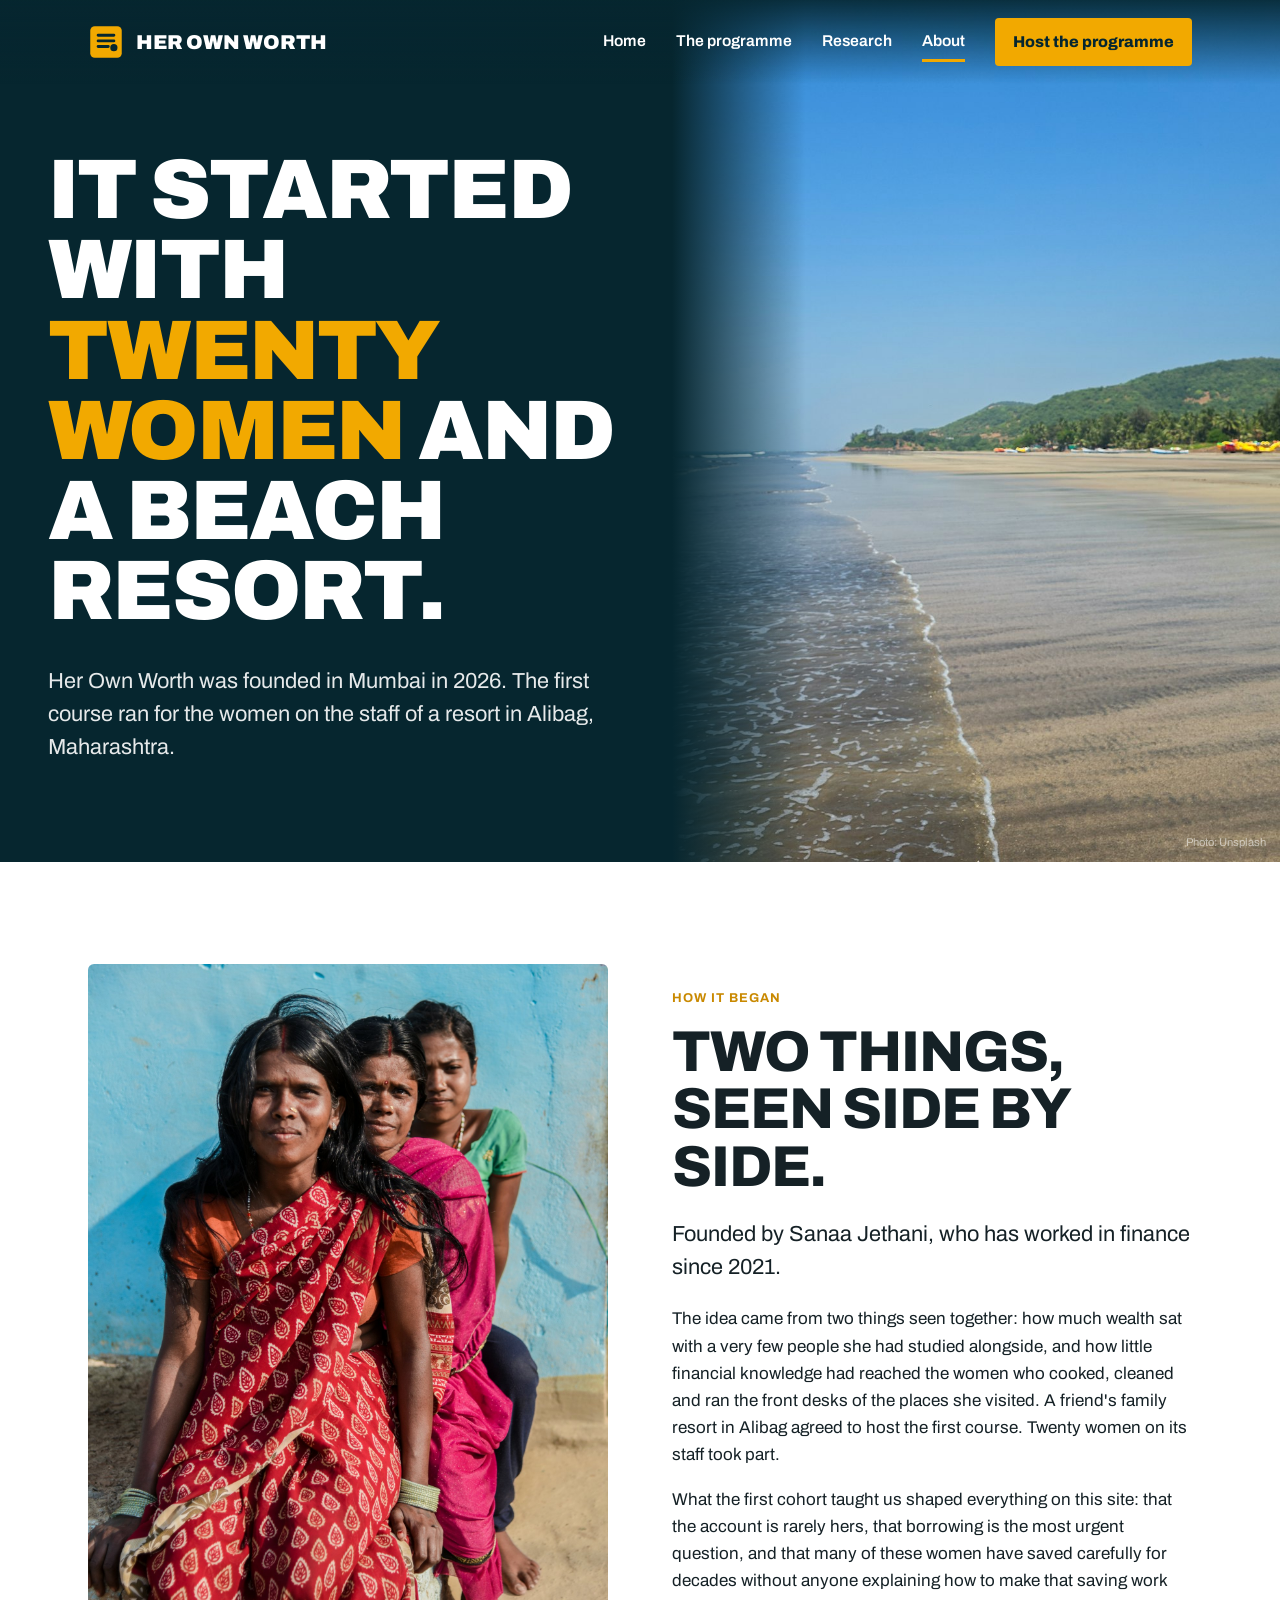
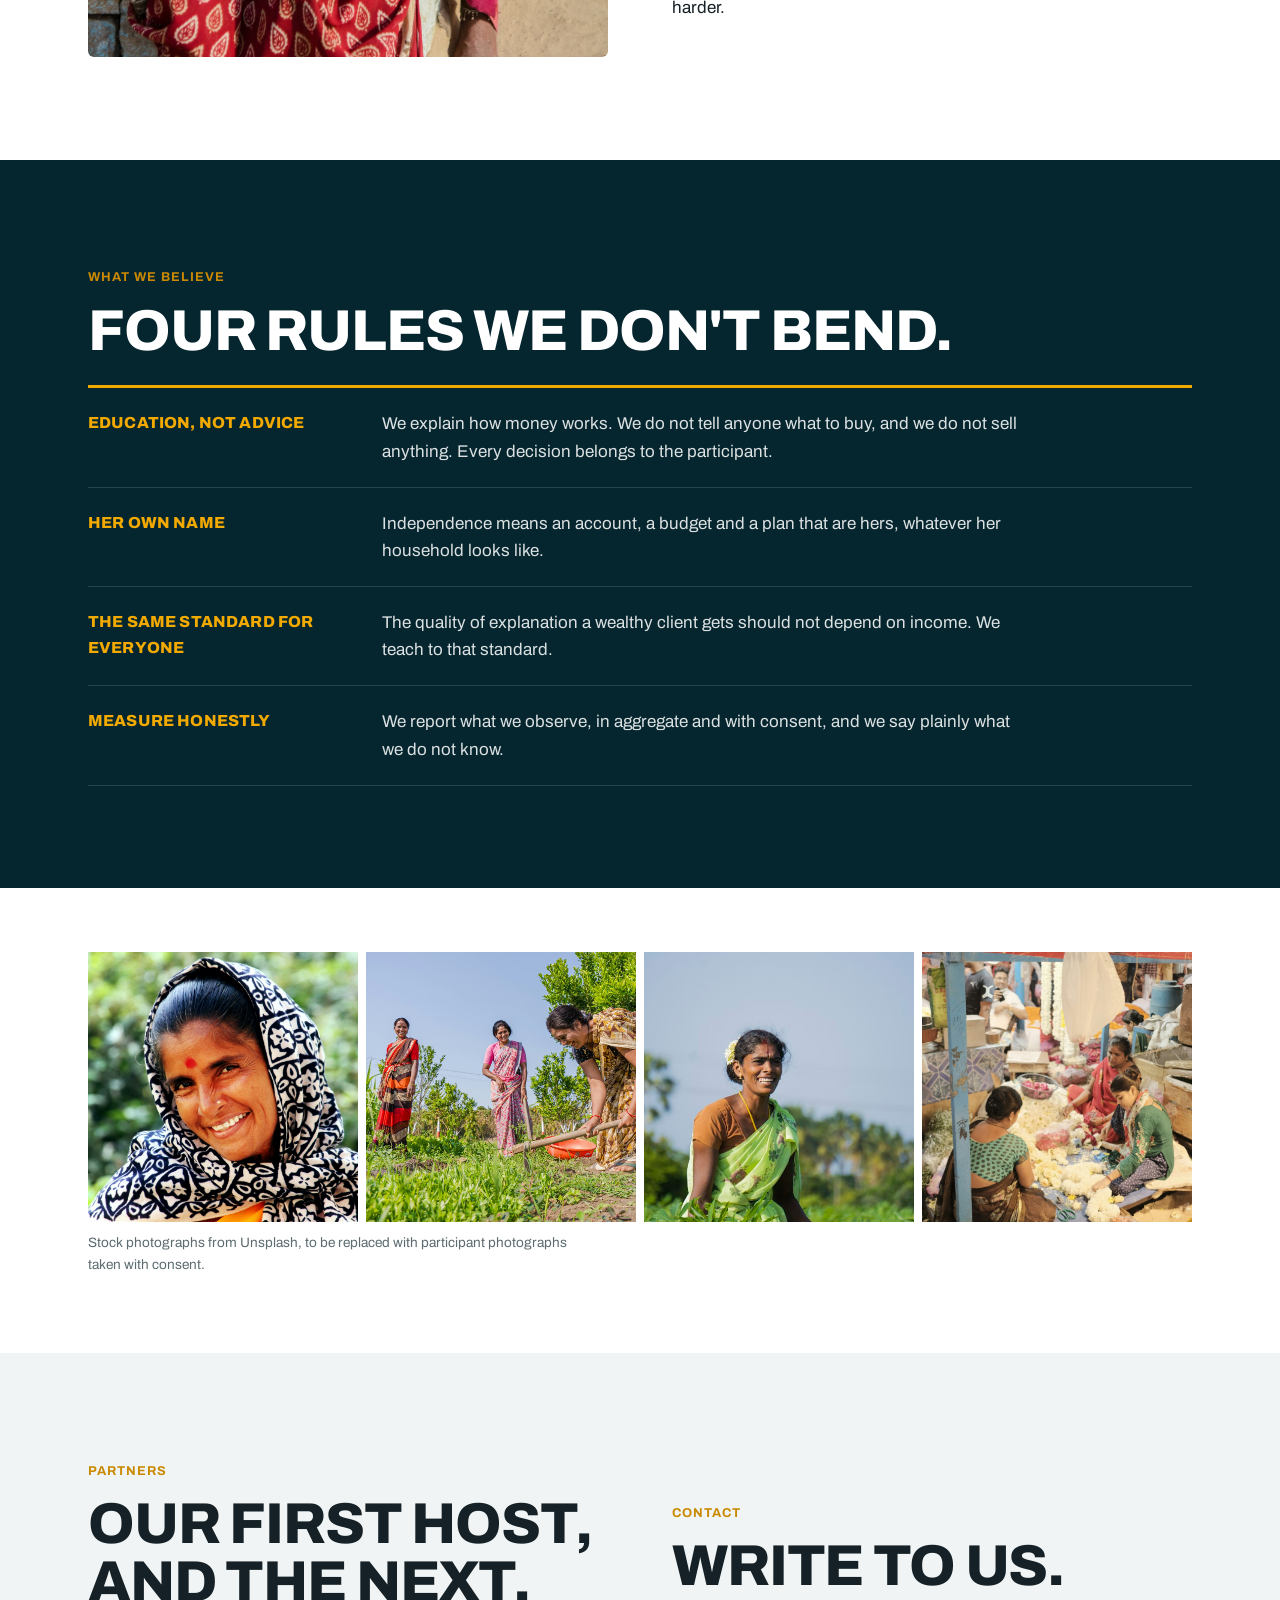
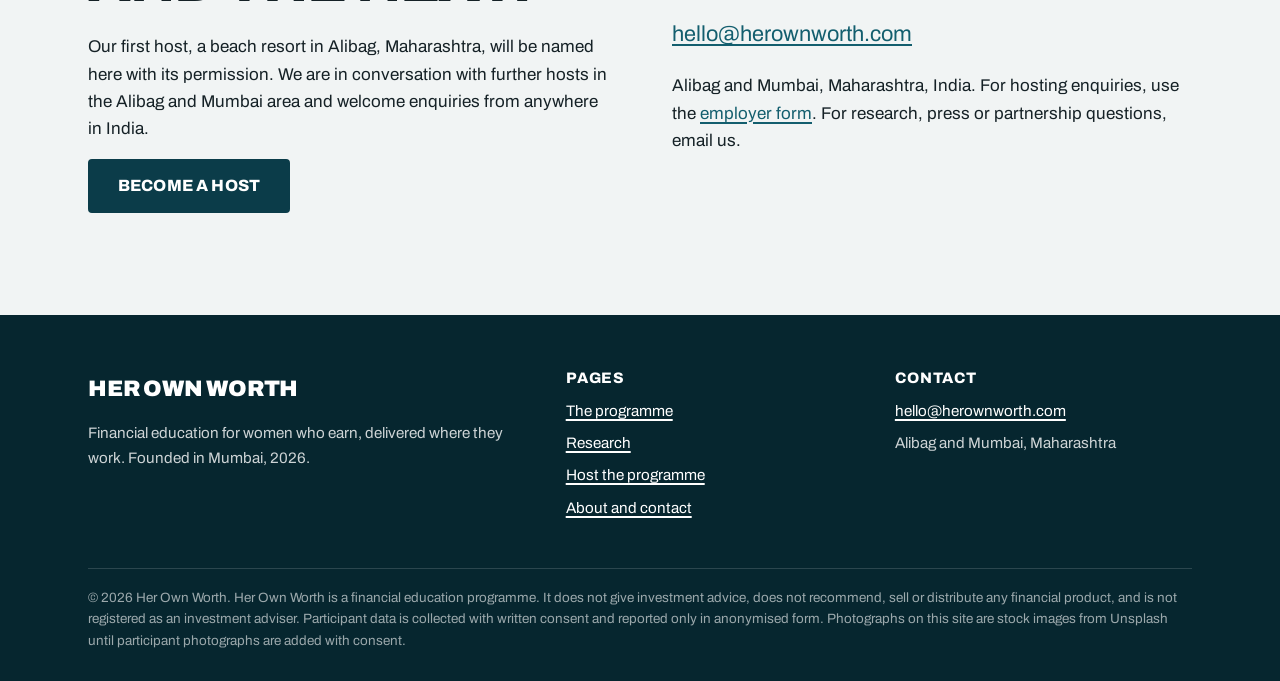
==== commit a57e2be2: "Bundle photographs locally Co-Authored-By: Claude Fable 5.1 <noreply@anthropic.com> Claude-Session: " ====
--- a/about.html
+++ b/about.html
@@ -8,7 +8,6 @@
 <link rel="icon" href="favicon.svg" type="image/svg+xml">
 <link rel="preconnect" href="https://fonts.googleapis.com">
 <link rel="preconnect" href="https://fonts.gstatic.com" crossorigin>
-<link rel="preconnect" href="https://images.unsplash.com">
 <link href="https://fonts.googleapis.com/css2?family=Archivo:wght@400;500;600;700;800;900&display=swap" rel="stylesheet">
 <link rel="stylesheet" href="styles.css">
 </head>
@@ -34,12 +33,12 @@
     <p class="lead reveal d1">Her Own Worth was founded in Mumbai in 2026. The first course ran for the women on the staff of a resort in Alibag, Maharashtra.</p>
     
   </div></div>
-  <div class="pic"><img src="https://images.unsplash.com/photo-1794247071981-024c69666617?auto=format&fit=crop&q=75&w=1600" alt="A wide sandy beach on the Konkan coast" fetchpriority="high" style="--pos:50% 30%"><span class="credit">Photo: Unsplash</span></div>
+  <div class="pic"><img src="img/coast.jpg" alt="A wide sandy beach on the Konkan coast" fetchpriority="high" style="--pos:50% 30%"><span class="credit">Photo: Unsplash</span></div>
 </section>
 
 <section>
   <div class="wrap split">
-    <div class="photo tall"><img src="https://images.unsplash.com/photo-1587538018365-2a1f8b544c08?auto=format&fit=crop&q=75&w=1000" alt="Women in bright saris standing together" loading="lazy"></div>
+    <div class="photo tall"><img src="img/hero_group.jpg" alt="Women in bright saris standing together" loading="lazy"></div>
     <div>
       <span class="eyebrow">How it began</span>
       <h2>Two things, seen side by side.</h2>
@@ -66,10 +65,10 @@
 <section class="tight">
   <div class="wrap">
     <div class="strip">
-      <div><img src="https://images.unsplash.com/photo-1463335361701-e90f4c5045d0?auto=format&fit=crop&q=75&w=700" alt="" loading="lazy"></div>
-      <div><img src="https://images.unsplash.com/photo-1707721690544-781fe6ede937?auto=format&fit=crop&q=75&w=700" alt="" loading="lazy"></div>
-      <div><img src="https://images.unsplash.com/photo-1622182605529-ee049ded8c82?auto=format&fit=crop&q=75&w=700" alt="" loading="lazy"></div>
-      <div><img src="https://images.unsplash.com/photo-1688013566793-849ce35316e6?auto=format&fit=crop&q=75&w=700" alt="" loading="lazy"></div>
+      <div><img src="img/p_scarf.jpg" alt="" loading="lazy"></div>
+      <div><img src="img/women_field.jpg" alt="" loading="lazy"></div>
+      <div><img src="img/p_green.jpg" alt="" loading="lazy"></div>
+      <div><img src="img/market.jpg" alt="" loading="lazy"></div>
     </div>
     <p class="muted" style="font-size:.85rem;margin-top:10px">Stock photographs from Unsplash, to be replaced with participant photographs taken with consent.</p>
   </div>
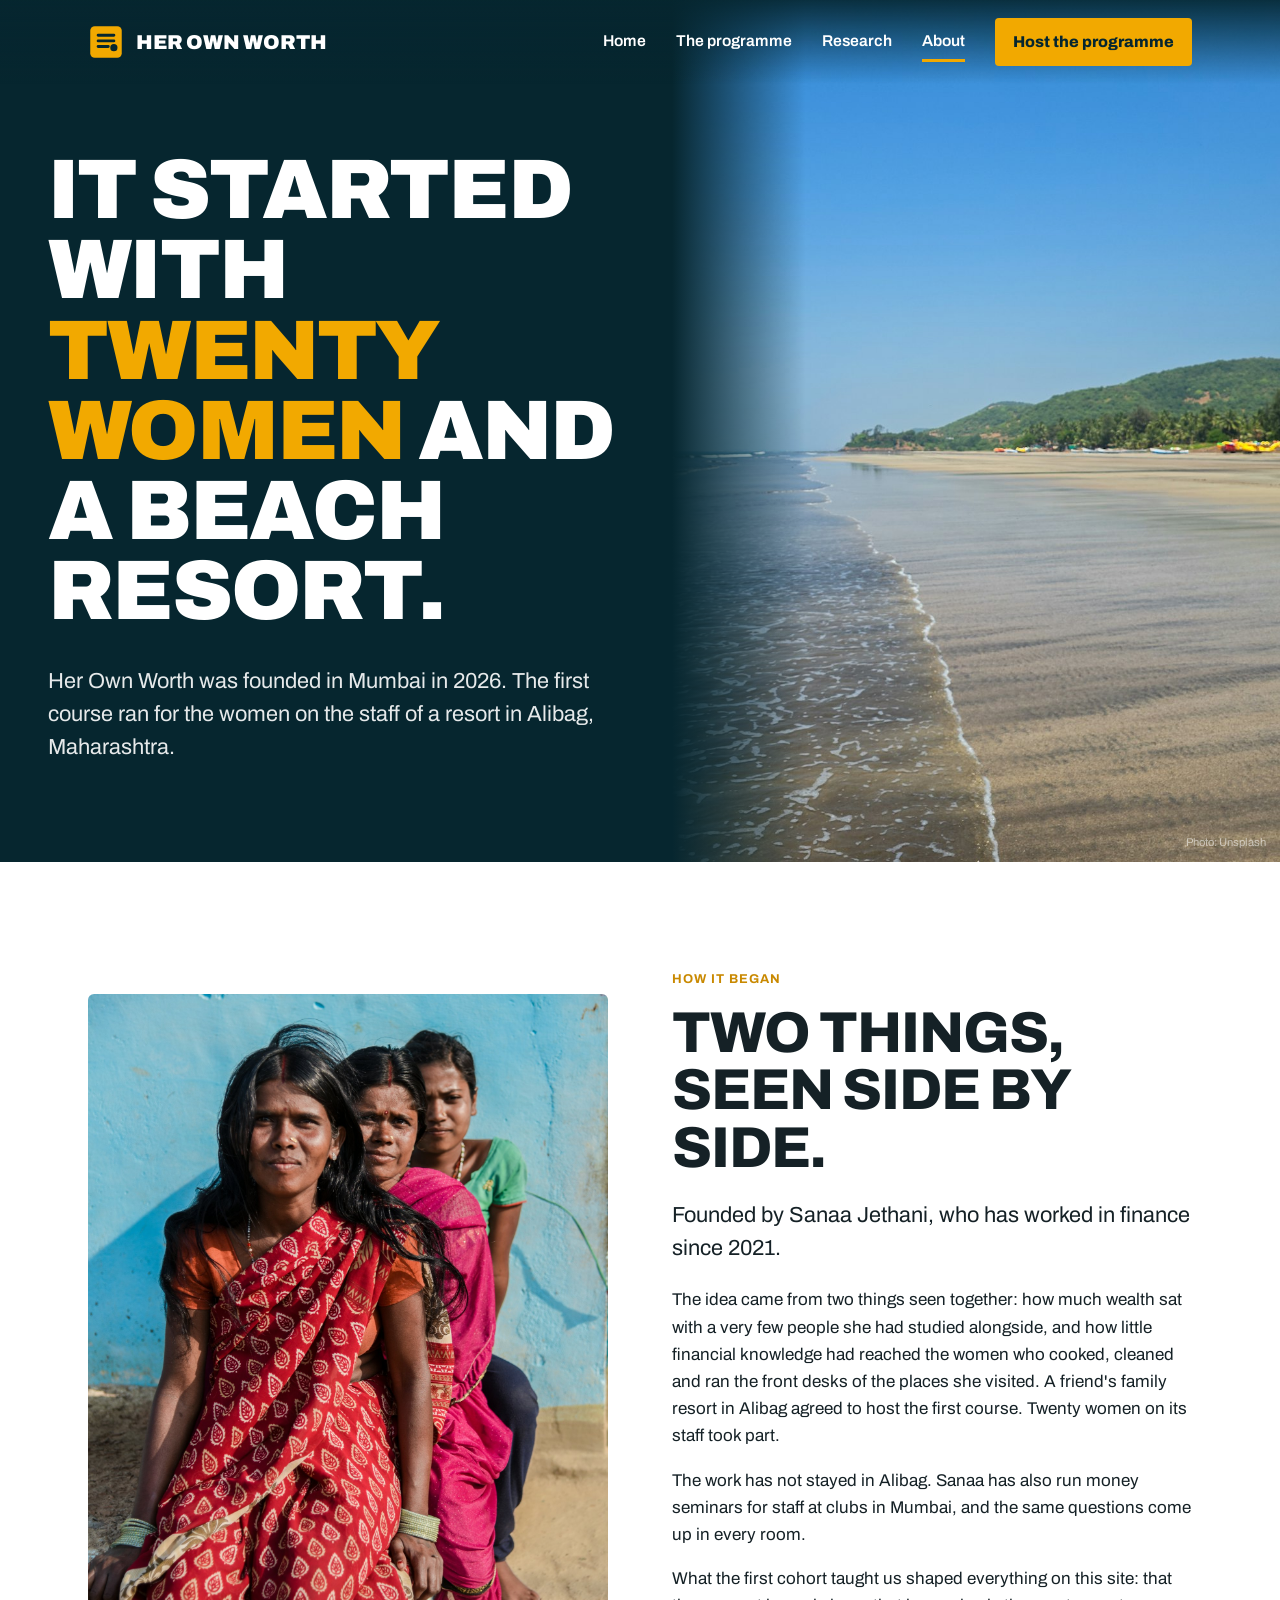
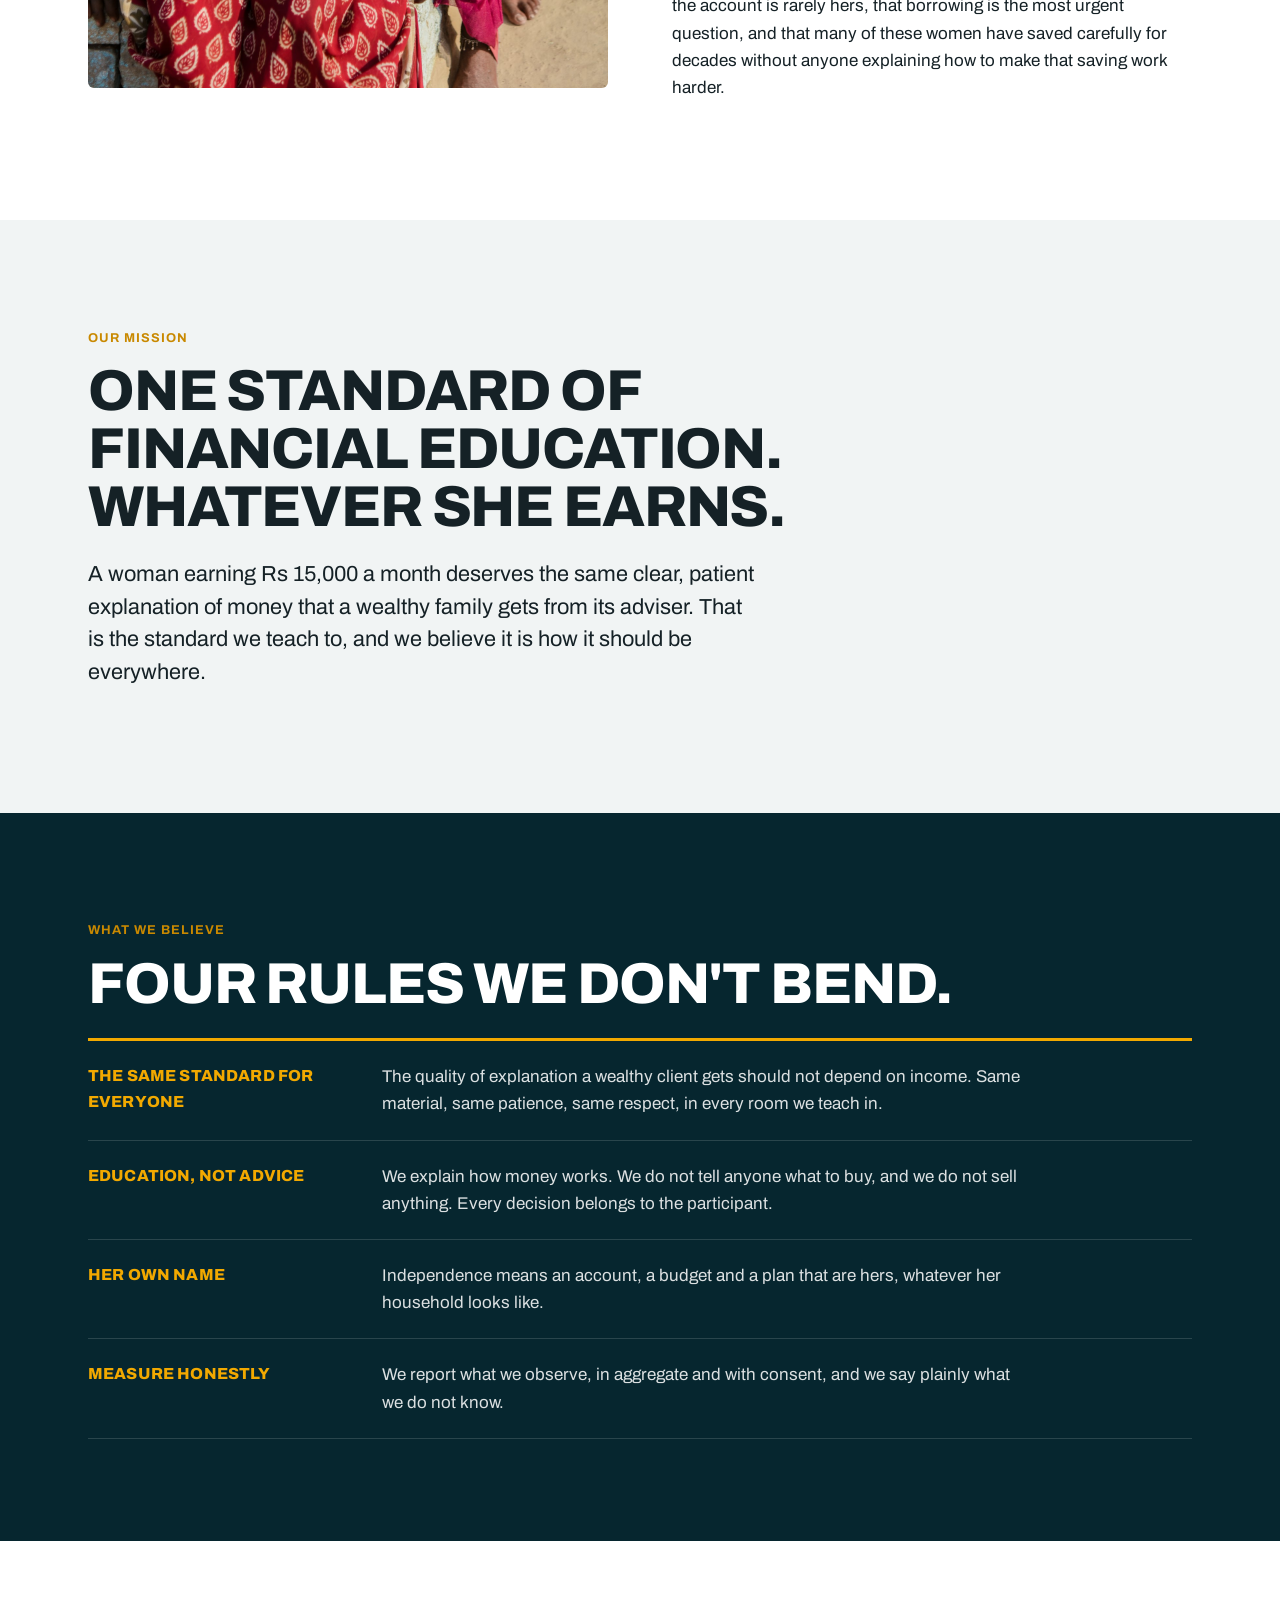
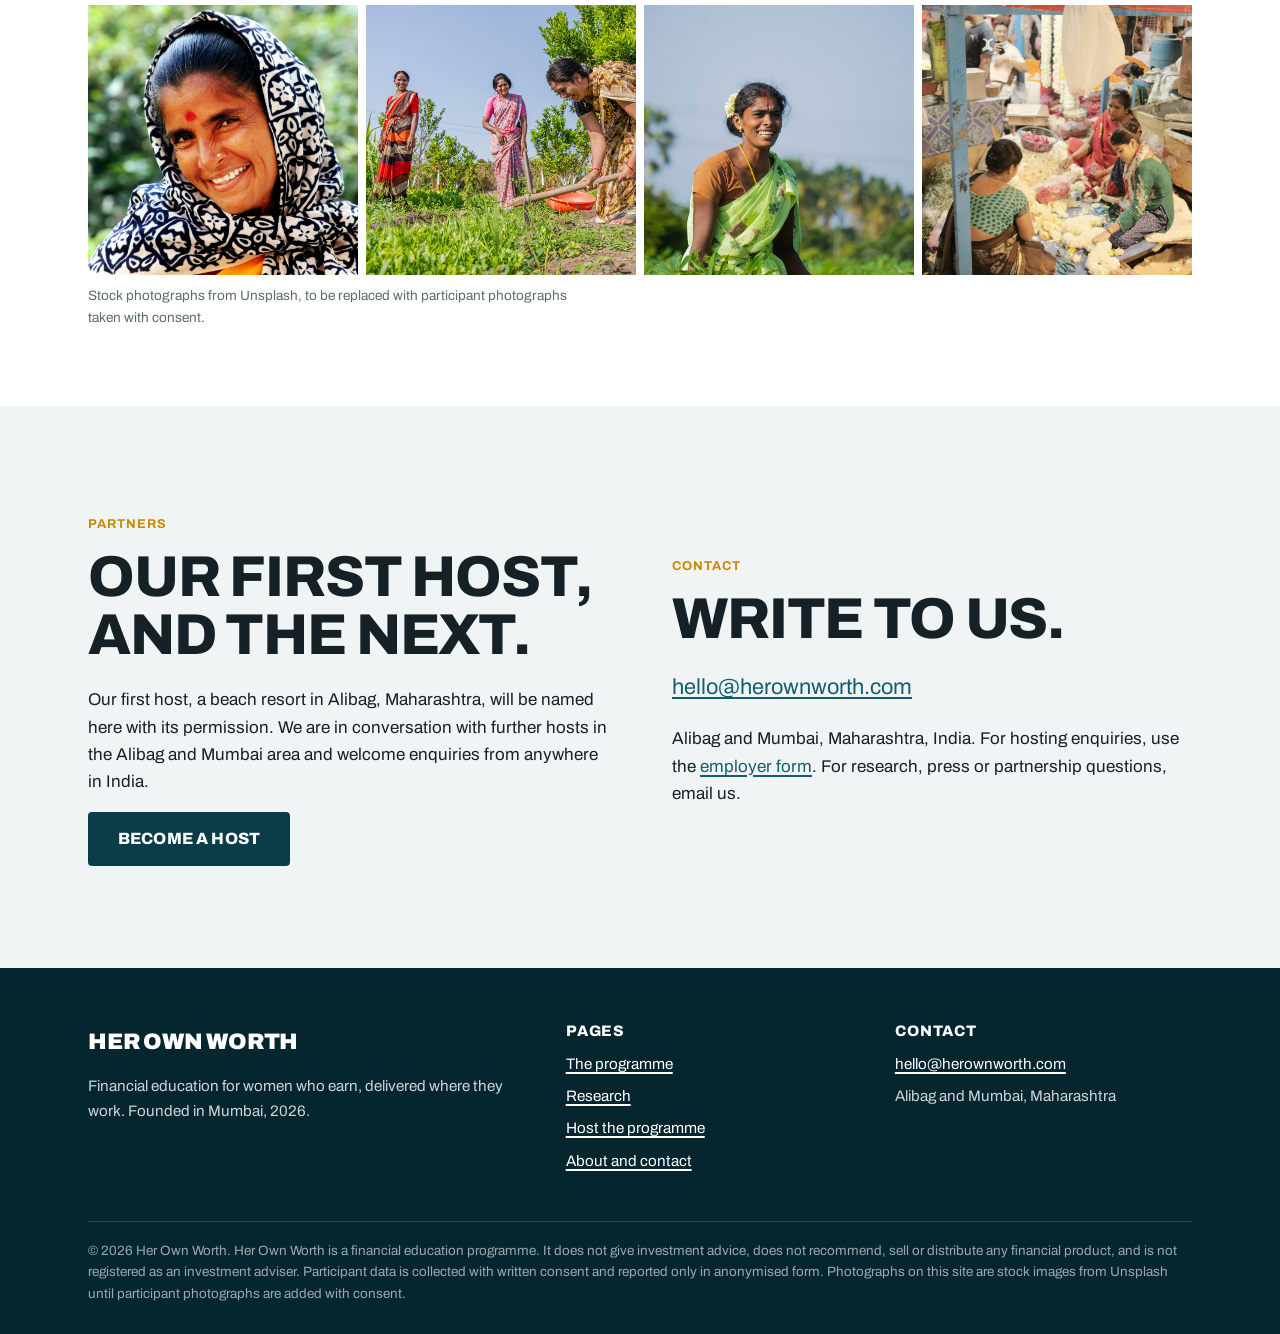
==== commit a7d2940f: "Add mission statement and Mumbai seminars; sharpen same-standard message Co-Authored-By: Claude Fabl" ====
--- a/about.html
+++ b/about.html
@@ -44,8 +44,17 @@
       <h2>Two things, seen side by side.</h2>
       <p class="lead">Founded by Sanaa Jethani, who has worked in finance since 2021.</p>
       <p>The idea came from two things seen together: how much wealth sat with a very few people she had studied alongside, and how little financial knowledge had reached the women who cooked, cleaned and ran the front desks of the places she visited. A friend's family resort in Alibag agreed to host the first course. Twenty women on its staff took part.</p>
+      <p>The work has not stayed in Alibag. Sanaa has also run money seminars for staff at clubs in Mumbai, and the same questions come up in every room.</p>
       <p>What the first cohort taught us shaped everything on this site: that the account is rarely hers, that borrowing is the most urgent question, and that many of these women have saved carefully for decades without anyone explaining how to make that saving work harder.</p>
     </div>
+  </div>
+</section>
+
+<section class="mist">
+  <div class="wrap">
+    <span class="eyebrow">Our mission</span>
+    <h2 style="max-width:20ch">One standard of financial education. Whatever she earns.</h2>
+    <p class="lead">A woman earning Rs 15,000 a month deserves the same clear, patient explanation of money that a wealthy family gets from its adviser. That is the standard we teach to, and we believe it is how it should be everywhere.</p>
   </div>
 </section>
 
@@ -54,9 +63,9 @@
     <span class="eyebrow">What we believe</span>
     <h2>Four rules we don't bend.</h2>
     <ul class="rows" style="margin-top:26px">
+      <li><b>The same standard for everyone</b><p>The quality of explanation a wealthy client gets should not depend on income. Same material, same patience, same respect, in every room we teach in.</p></li>
       <li><b>Education, not advice</b><p>We explain how money works. We do not tell anyone what to buy, and we do not sell anything. Every decision belongs to the participant.</p></li>
       <li><b>Her own name</b><p>Independence means an account, a budget and a plan that are hers, whatever her household looks like.</p></li>
-      <li><b>The same standard for everyone</b><p>The quality of explanation a wealthy client gets should not depend on income. We teach to that standard.</p></li>
       <li><b>Measure honestly</b><p>We report what we observe, in aggregate and with consent, and we say plainly what we do not know.</p></li>
     </ul>
   </div>
